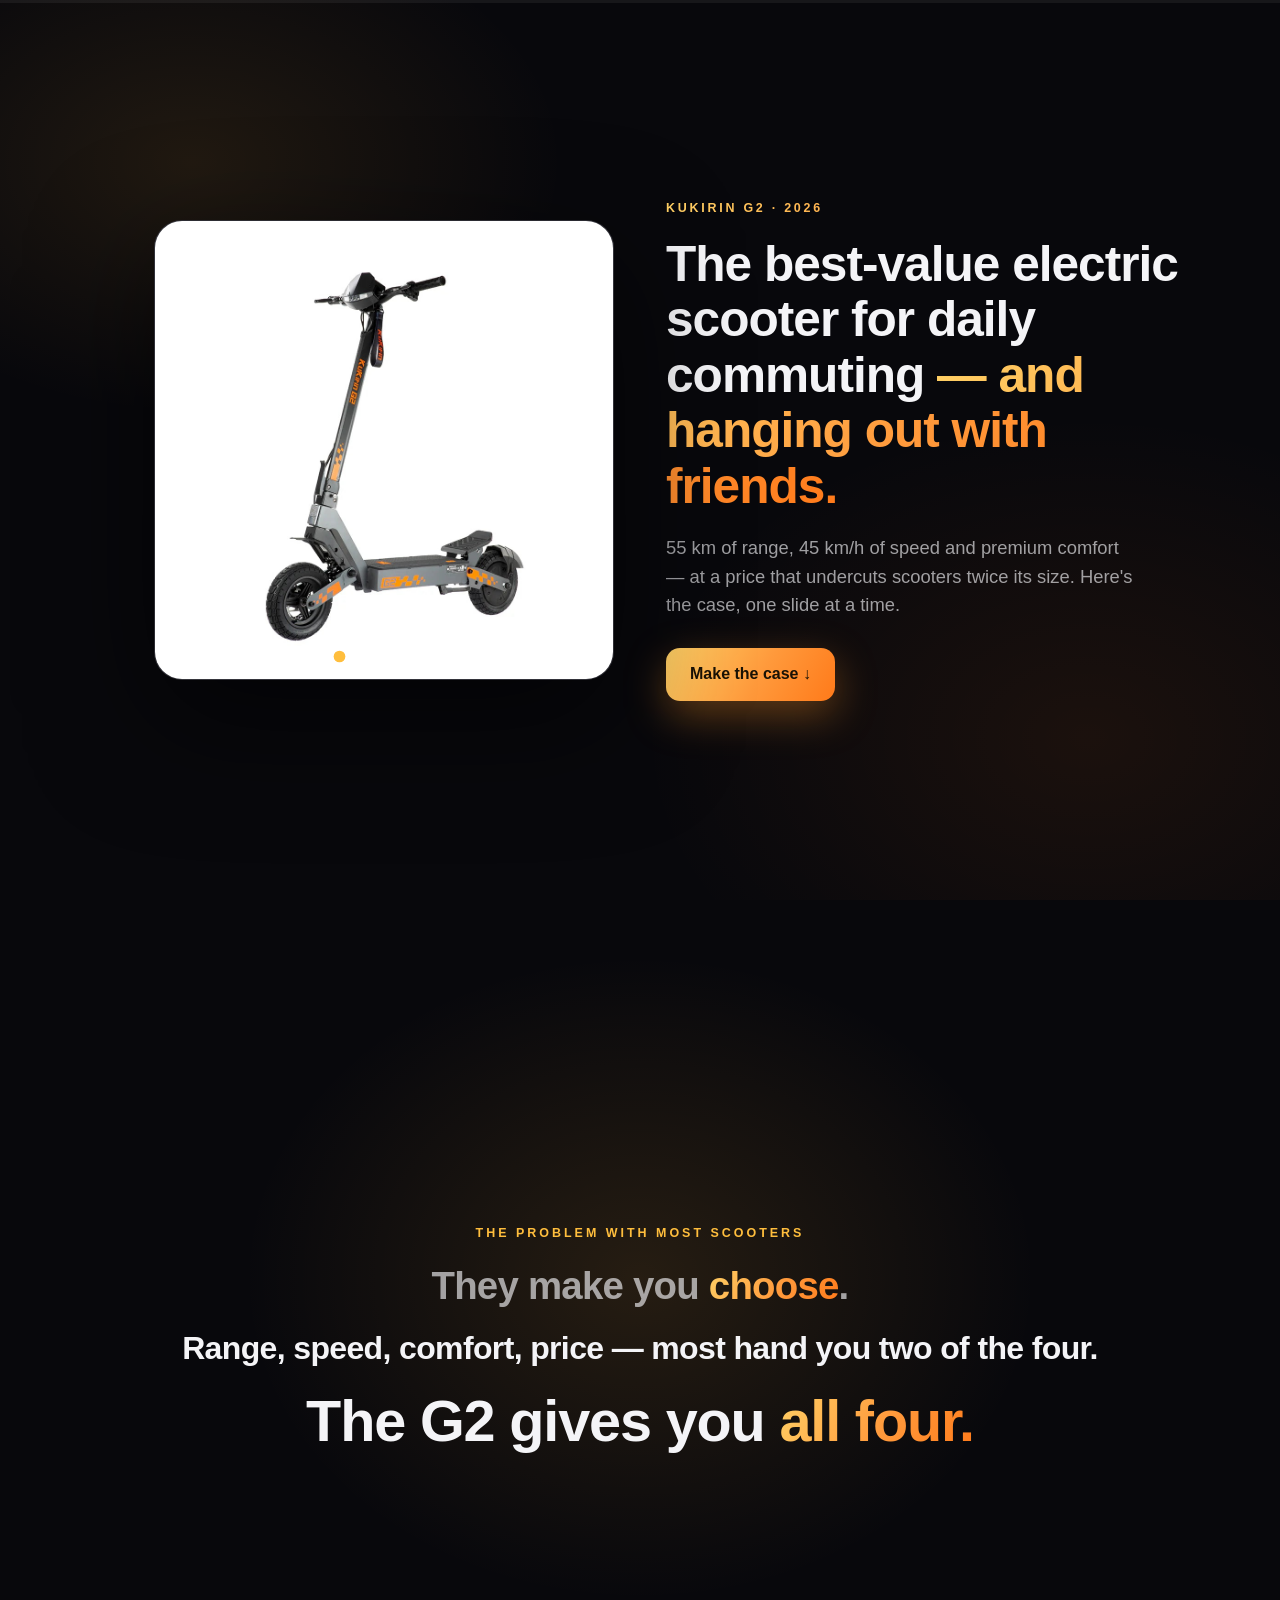
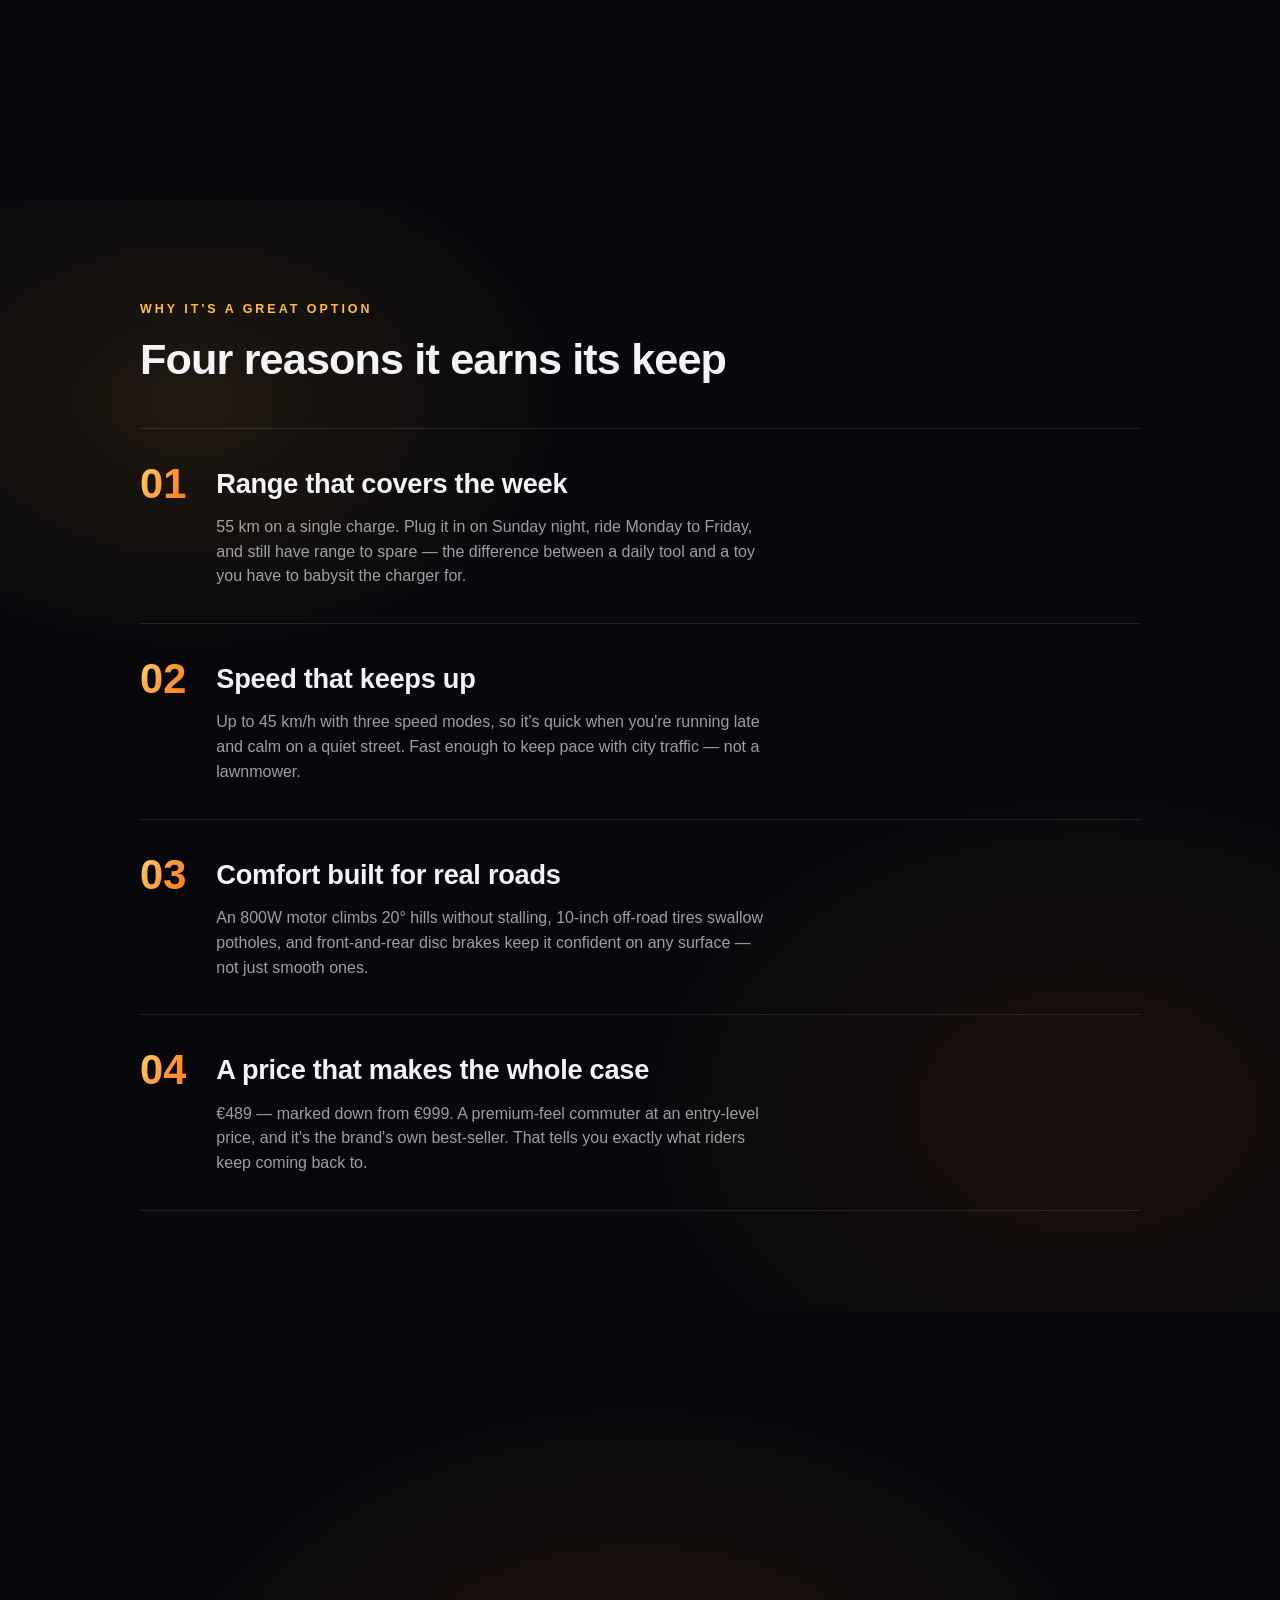
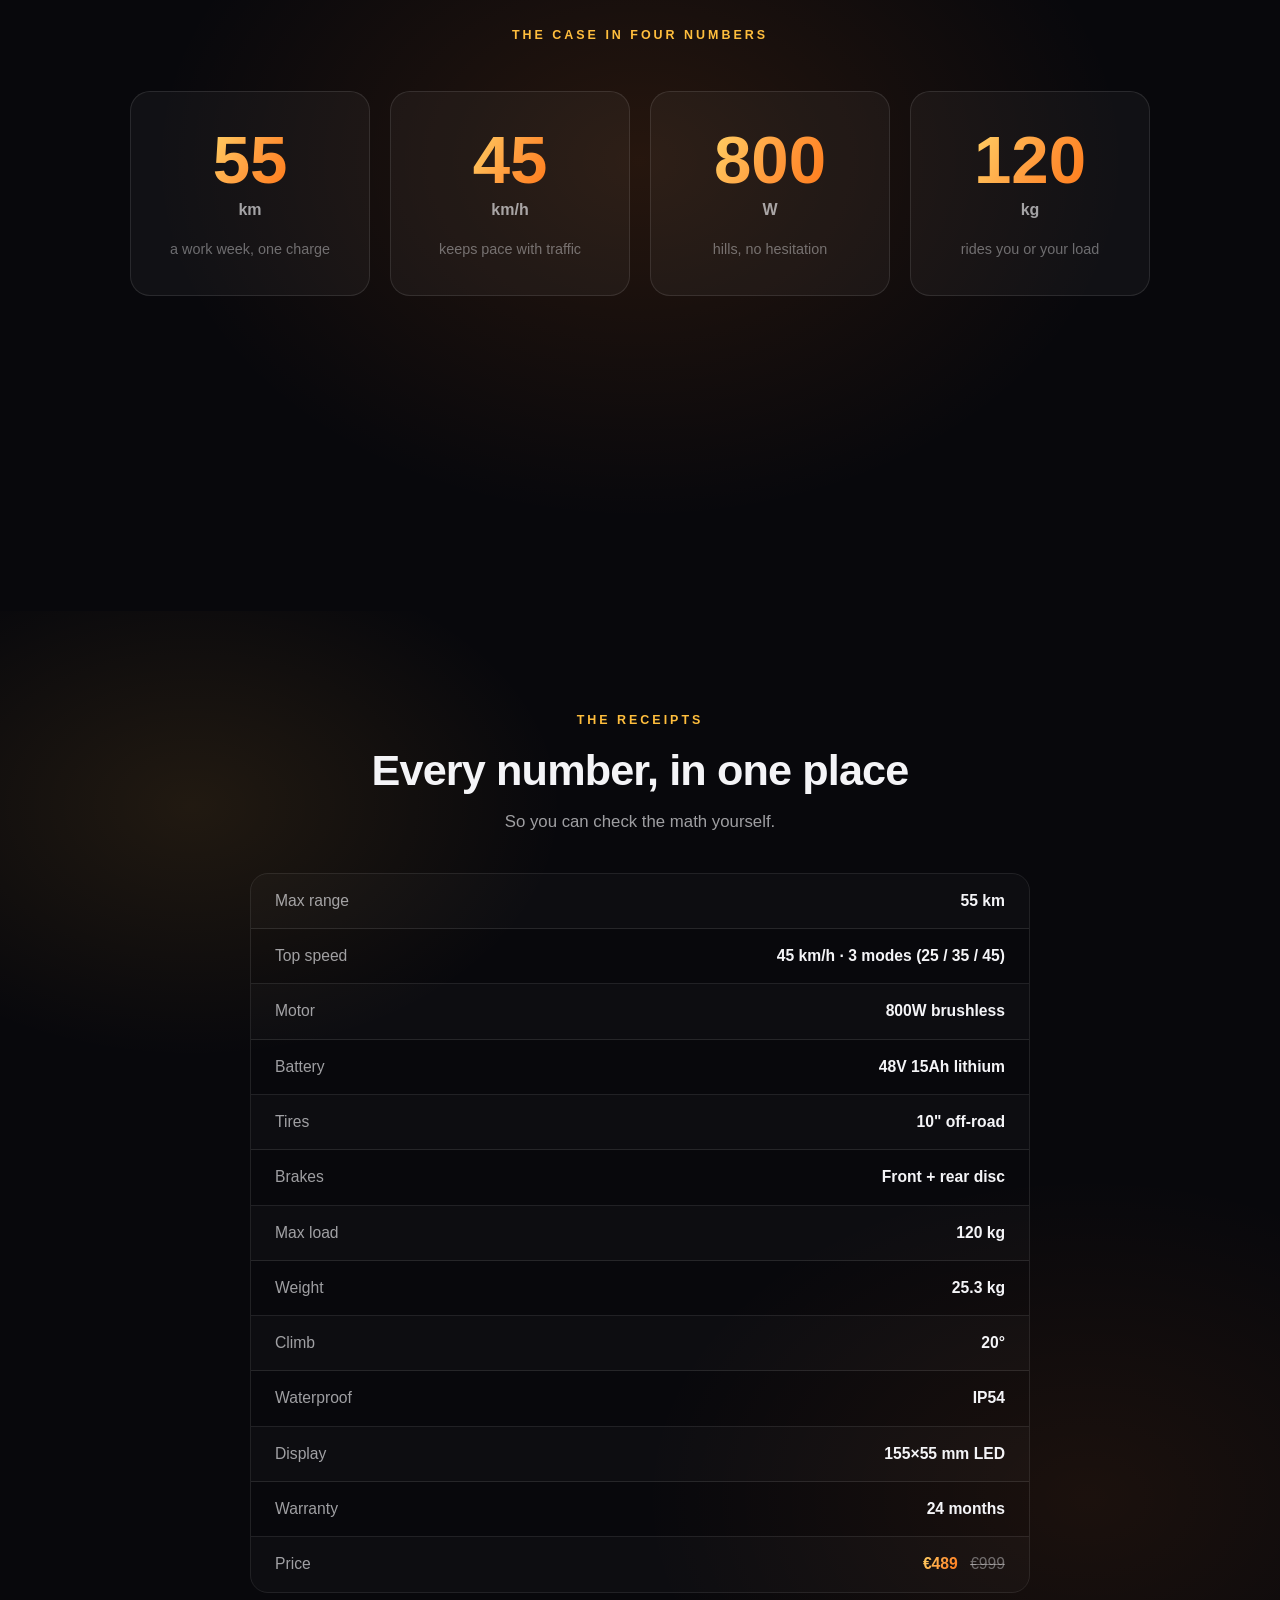
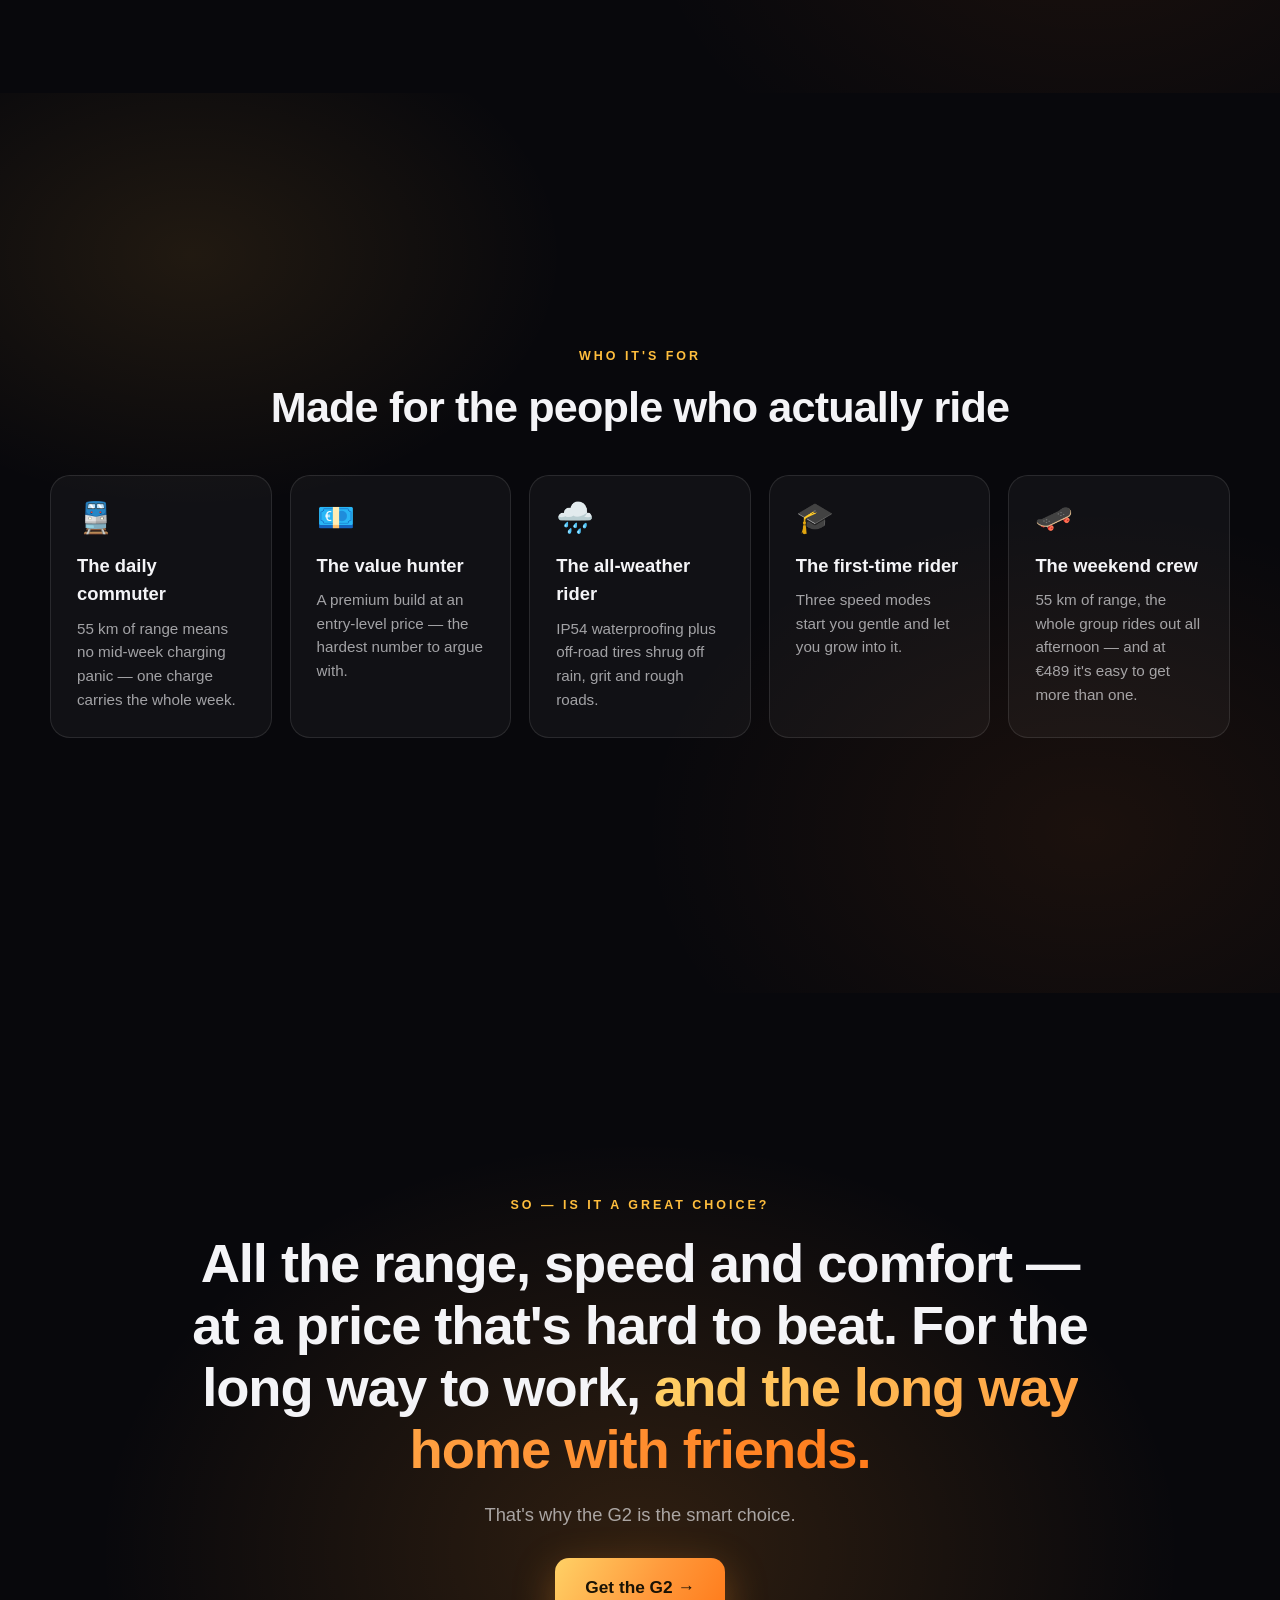
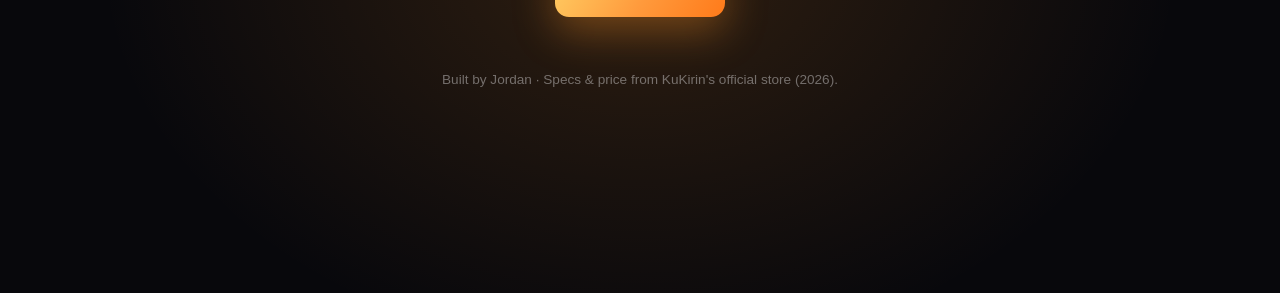
==== scooter/index.html @ 9a1b6e16 "Daily Spark: Jordan's first program Flask spark app + KuKirin G2 page, Docker Compose, README, .giti" ====
<!doctype html>
<html lang="en">
<head>
  <meta charset="utf-8">
  <meta name="viewport" content="width=device-width, initial-scale=1">
  <title>KuKirin G2 — the best-value electric scooter for commuting &amp; hanging out</title>
  <meta name="description" content="Why the KuKirin G2 is the best-value electric scooter for daily commuting — and hanging out with friends. 55 km range, 45 km/h, 800W, €489.">
  <script>document.documentElement.classList.add('js');</script>
  <link rel="stylesheet" href="style.css">
</head>
<body>
  <div class="progress"><span></span></div>

  <!-- 1 · TITLE — the claim -->
  <section class="slide slide-cover">
    <div class="cover-wrap">
      <div class="cover-art" data-reveal="zoom" style="--delay:0s">
        <div class="gallery" id="gallery">
          <img class="gallery-img is-active" src="images/scooter-1.jpg" alt="KuKirin G2 electric scooter" onerror="this.style.display='none'">
          <img class="gallery-img" src="images/scooter-2.jpg" alt="KuKirin G2 electric scooter" onerror="this.style.display='none'">
          <img class="gallery-img" src="images/scooter-3.jpg" alt="KuKirin G2 electric scooter" onerror="this.style.display='none'">
          <img class="gallery-img" src="images/scooter-4.jpg" alt="KuKirin G2 electric scooter" onerror="this.style.display='none'">
          <img class="gallery-img" src="images/scooter-5.jpg" alt="KuKirin G2 electric scooter" onerror="this.style.display='none'">
          <img class="gallery-img" src="images/scooter-6.jpg" alt="KuKirin G2 electric scooter" onerror="this.style.display='none'">
          <div class="gallery-dots" role="tablist" aria-label="KuKirin G2 photos"></div>
        </div>
        <div class="cover-fallback">
          <span class="fb-eyebrow">Your photos go here</span>
          <span class="fb-name">KuKirin G2</span>
          <code class="fb-path">images/scooter-1.jpg · scooter-6.jpg</code>
        </div>
      </div>
      <div class="cover-text">
        <p class="eyebrow" data-reveal style="--delay:.35s">KuKirin G2 · 2026</p>
        <h1 class="claim" data-reveal style="--delay:.5s">
          The best-value electric scooter for daily commuting <span class="accent">— and hanging out with friends.</span>
        </h1>
        <p class="claim-sub" data-reveal style="--delay:.7s">
          55&nbsp;km of range, 45&nbsp;km/h of speed and premium comfort — at a price that undercuts scooters twice its size. Here's the case, one slide at a time.
        </p>
        <a class="btn" href="#case" data-reveal style="--delay:.9s">Make the case ↓</a>
      </div>
    </div>
    <div class="scroll-hint" data-reveal style="--delay:1.1s">
      <span>Scroll</span>
      <div class="scroll-line"></div>
    </div>
  </section>

  <!-- 2 · THE SETUP -->
  <section class="slide slide-setup" id="case">
    <div class="setup-wrap">
      <p class="kicker" data-reveal>The problem with most scooters</p>
      <p class="setup-line setup-1" data-reveal style="--delay:.15s">They make you <span class="accent">choose</span>.</p>
      <p class="setup-line setup-2" data-reveal style="--delay:.4s">Range, speed, comfort, price — most hand you two of the four.</p>
      <p class="setup-line setup-3" data-reveal style="--delay:.7s">The G2 gives you <span class="accent">all four.</span></p>
    </div>
  </section>

  <!-- 3 · WHY IT'S A GREAT OPTION -->
  <section class="slide slide-reasons">
    <div class="reasons-wrap">
      <p class="kicker" data-reveal>Why it's a great option</p>
      <h2 class="section-title" data-reveal style="--delay:.1s">Four reasons it earns its keep</h2>
      <div class="reasons">
        <article class="reason" data-reveal>
          <span class="reason-num">01</span>
          <div class="reason-body">
            <h3>Range that covers the week</h3>
            <p>55&nbsp;km on a single charge. Plug it in on Sunday night, ride Monday to Friday, and still have range to spare — the difference between a daily tool and a toy you have to babysit the charger for.</p>
          </div>
        </article>
        <article class="reason" data-reveal style="--delay:.1s">
          <span class="reason-num">02</span>
          <div class="reason-body">
            <h3>Speed that keeps up</h3>
            <p>Up to 45&nbsp;km/h with three speed modes, so it's quick when you're running late and calm on a quiet street. Fast enough to keep pace with city traffic — not a lawnmower.</p>
          </div>
        </article>
        <article class="reason" data-reveal style="--delay:.2s">
          <span class="reason-num">03</span>
          <div class="reason-body">
            <h3>Comfort built for real roads</h3>
            <p>An 800W motor climbs 20° hills without stalling, 10-inch off-road tires swallow potholes, and front-and-rear disc brakes keep it confident on any surface — not just smooth ones.</p>
          </div>
        </article>
        <article class="reason" data-reveal style="--delay:.3s">
          <span class="reason-num">04</span>
          <div class="reason-body">
            <h3>A price that makes the whole case</h3>
            <p>€489 — marked down from €999. A premium-feel commuter at an entry-level price, and it's the brand's own best-seller. That tells you exactly what riders keep coming back to.</p>
          </div>
        </article>
      </div>
    </div>
  </section>

  <!-- 4 · THE NUMBERS -->
  <section class="slide slide-numbers">
    <div class="numbers-wrap">
      <p class="kicker" data-reveal>The case in four numbers</p>
      <div class="numbers-grid">
        <div class="number" data-reveal>
          <span class="number-value" data-count="55">0</span><span class="number-unit">km</span>
          <span class="number-cap">a work week, one charge</span>
        </div>
        <div class="number" data-reveal style="--delay:.12s">
          <span class="number-value" data-count="45">0</span><span class="number-unit">km/h</span>
          <span class="number-cap">keeps pace with traffic</span>
        </div>
        <div class="number" data-reveal style="--delay:.24s">
          <span class="number-value" data-count="800">0</span><span class="number-unit">W</span>
          <span class="number-cap">hills, no hesitation</span>
        </div>
        <div class="number" data-reveal style="--delay:.36s">
          <span class="number-value" data-count="120">0</span><span class="number-unit">kg</span>
          <span class="number-cap">rides you or your load</span>
        </div>
      </div>
    </div>
  </section>

  <!-- 5 · THE RECEIPTS -->
  <section class="slide slide-specs">
    <div class="specs-wrap">
      <p class="kicker" data-reveal>The receipts</p>
      <h2 class="section-title" data-reveal style="--delay:.1s">Every number, in one place</h2>
      <p class="section-sub" data-reveal style="--delay:.2s">So you can check the math yourself.</p>
      <dl class="specs" data-reveal style="--delay:.3s">
        <div class="spec"><dt>Max range</dt><dd>55 km</dd></div>
        <div class="spec"><dt>Top speed</dt><dd>45 km/h · 3 modes (25 / 35 / 45)</dd></div>
        <div class="spec"><dt>Motor</dt><dd>800W brushless</dd></div>
        <div class="spec"><dt>Battery</dt><dd>48V 15Ah lithium</dd></div>
        <div class="spec"><dt>Tires</dt><dd>10" off-road</dd></div>
        <div class="spec"><dt>Brakes</dt><dd>Front + rear disc</dd></div>
        <div class="spec"><dt>Max load</dt><dd>120 kg</dd></div>
        <div class="spec"><dt>Weight</dt><dd>25.3 kg</dd></div>
        <div class="spec"><dt>Climb</dt><dd>20°</dd></div>
        <div class="spec"><dt>Waterproof</dt><dd>IP54</dd></div>
        <div class="spec"><dt>Display</dt><dd>155×55 mm LED</dd></div>
        <div class="spec"><dt>Warranty</dt><dd>24 months</dd></div>
        <div class="spec spec-price"><dt>Price</dt><dd><span class="accent">€489</span> <s>€999</s></dd></div>
      </dl>
    </div>
  </section>

  <!-- 6 · WHO IT'S FOR -->
  <section class="slide slide-audience">
    <div class="audience-wrap">
      <p class="kicker" data-reveal>Who it's for</p>
      <h2 class="section-title" data-reveal style="--delay:.1s">Made for the people who actually ride</h2>
      <div class="cards">
        <article class="card" data-reveal>
          <span class="card-icon">🚆</span>
          <h3>The daily commuter</h3>
          <p>55 km of range means no mid-week charging panic — one charge carries the whole week.</p>
        </article>
        <article class="card" data-reveal style="--delay:.1s">
          <span class="card-icon">💶</span>
          <h3>The value hunter</h3>
          <p>A premium build at an entry-level price — the hardest number to argue with.</p>
        </article>
        <article class="card" data-reveal style="--delay:.2s">
          <span class="card-icon">🌧️</span>
          <h3>The all-weather rider</h3>
          <p>IP54 waterproofing plus off-road tires shrug off rain, grit and rough roads.</p>
        </article>
        <article class="card" data-reveal style="--delay:.3s">
          <span class="card-icon">🎓</span>
          <h3>The first-time rider</h3>
          <p>Three speed modes start you gentle and let you grow into it.</p>
        </article>
        <article class="card" data-reveal style="--delay:.4s">
          <span class="card-icon">🛹</span>
          <h3>The weekend crew</h3>
          <p>55 km of range, the whole group rides out all afternoon — and at €489 it's easy to get more than one.</p>
        </article>
      </div>
    </div>
  </section>

  <!-- 7 · THE CLOSER -->
  <section class="slide slide-closer">
    <div class="closer-wrap">
      <p class="kicker" data-reveal>So — is it a great choice?</p>
      <h2 class="closer-title" data-reveal style="--delay:.15s">
        All the range, speed and comfort — at a price that's hard to beat. For the long way to work, <span class="accent">and the long way home with friends.</span>
      </h2>
      <p class="closer-sub" data-reveal style="--delay:.35s">That's why the G2 is the smart choice.</p>
      <a class="btn btn-lg" href="https://www.kukirin-scooter.com/products/kukirin-g2" target="_blank" rel="noopener" data-reveal style="--delay:.55s">Get the G2 →</a>
      <p class="foot" data-reveal style="--delay:.8s">Built by Jordan · Specs &amp; price from KuKirin's official store (2026).</p>
    </div>
  </section>

  <script src="script.js"></script>
</body>
</html>
---- scooter/style.css ----
/* =========================================================
   KuKirin G2 — product page
   Dark, bold, professional. Seven full-screen slides.
   Reveal rule: images come in first, text follows.
   ========================================================= */

:root{
  --bg:#08080c;
  --bg-soft:#0e0e16;
  --panel:rgba(255,255,255,.04);
  --line:rgba(255,255,255,.10);
  --ink:#f4f4f7;
  --muted:rgba(244,244,247,.64);
  --faint:rgba(244,244,247,.40);
  --accent:#ffbe3d;
  --accent-2:#ff7a1a;
  --grad:linear-gradient(120deg,#ffd166 0%,#ff9a3c 55%,#ff7a1a 100%);
  --maxw:1180px;
}

*{box-sizing:border-box;margin:0;padding:0}
html{scroll-behavior:smooth}
body{
  background:var(--bg);
  color:var(--ink);
  font-family:-apple-system,BlinkMacSystemFont,"Segoe UI",Roboto,Helvetica,Arial,sans-serif;
  line-height:1.55;
  -webkit-font-smoothing:antialiased;
  overflow-x:hidden;
}
::selection{background:var(--accent);color:#1a1205}

/* accent gradient text */
.accent{
  background:var(--grad);
  -webkit-background-clip:text;
  background-clip:text;
  color:transparent;
}

/* ---- scroll progress bar ---- */
.progress{position:fixed;top:0;left:0;right:0;height:3px;z-index:100;background:rgba(255,255,255,.06)}
.progress span{display:block;height:100%;width:0;background:var(--grad)}

/* ---- slide base ---- */
.slide{
  position:relative;
  min-height:100vh;
  min-height:100svh;
  display:grid;
  place-items:center;
  padding:100px 24px;
  overflow:hidden;
}
.slide::before{
  content:"";position:absolute;inset:0;z-index:0;pointer-events:none;
  background:
    radial-gradient(620px 420px at 15% 18%, rgba(255,178,60,.10), transparent 60%),
    radial-gradient(720px 520px at 85% 82%, rgba(255,122,26,.08), transparent 62%);
}
.slide > *{position:relative;z-index:1}
.slide-setup::before{background:radial-gradient(640px 520px at 50% 42%, rgba(255,178,60,.12), transparent 62%)}
.slide-numbers::before{background:radial-gradient(760px 560px at 50% 50%, rgba(255,122,26,.12), transparent 64%)}
.slide-closer::before{background:radial-gradient(820px 620px at 50% 62%, rgba(255,150,40,.16), transparent 66%)}

/* ---- reveal (image first, text follows) ---- */
html.js [data-reveal]{
  opacity:0;
  transform:translateY(30px);
  transition:opacity .9s ease, transform 1s cubic-bezier(.22,.61,.36,1);
  transition-delay:var(--delay,0s);
}
html.js [data-reveal].is-visible{opacity:1;transform:none}
html.js [data-reveal="zoom"]{transform:scale(1.06)}
html.js [data-reveal="zoom"].is-visible{transform:none}

/* ---- shared bits ---- */
.eyebrow{
  text-transform:uppercase;letter-spacing:.22em;
  font-size:.78rem;font-weight:600;
  background:var(--grad);-webkit-background-clip:text;background-clip:text;color:transparent;
}
.kicker{
  text-transform:uppercase;letter-spacing:.24em;
  font-size:.78rem;font-weight:600;color:var(--accent);
}
.section-title{font-size:clamp(1.7rem,4vw,2.7rem);font-weight:800;letter-spacing:-.02em;line-height:1.12;margin-top:16px}
.section-sub{color:var(--muted);margin-top:14px;font-size:1.05rem}

.btn{
  display:inline-flex;align-items:center;gap:10px;
  margin-top:28px;
  font-family:inherit;font-weight:700;font-size:1rem;
  color:#1a1205;background:var(--grad);
  padding:14px 24px;border-radius:14px;border:0;cursor:pointer;text-decoration:none;
  box-shadow:0 14px 40px rgba(255,150,40,.35);
  transition:transform .12s ease, box-shadow .25s ease;
}
.btn:hover{transform:translateY(-2px);box-shadow:0 18px 50px rgba(255,150,40,.5)}
.btn:focus-visible{outline:2px solid var(--accent);outline-offset:3px}
.btn-lg{font-size:1.08rem;padding:16px 30px}

/* ---- 1 · cover ---- */
.cover-wrap{width:min(var(--maxw),100%);display:grid;grid-template-columns:1fr 1fr;align-items:center;gap:52px}
.cover-art{
  position:relative;width:100%;max-width:460px;margin-left:auto;
  aspect-ratio:1/1;border-radius:28px;overflow:hidden;
  background:linear-gradient(160deg, rgba(255,255,255,.07), rgba(255,255,255,.015)), var(--bg-soft);
  border:1px solid var(--line);
  box-shadow:0 40px 120px rgba(0,0,0,.6);
  display:grid;place-items:center;
}
.gallery{position:absolute;inset:0;z-index:2}
.gallery-img{position:absolute;inset:0;width:100%;height:100%;object-fit:contain;opacity:0;transform:scale(1.05);transition:opacity .9s ease,transform 1.2s cubic-bezier(.22,.61,.36,1)}
.gallery-img.is-active{opacity:1;transform:scale(1)}
.gallery-dots{position:absolute;left:0;right:0;bottom:18px;z-index:3;display:flex;gap:9px;justify-content:center}
.gallery-dot{width:9px;height:9px;border-radius:50%;border:0;padding:0;cursor:pointer;background:rgba(255,255,255,.35);transition:background .3s ease,transform .3s ease}
.gallery-dot.is-active{background:var(--accent);transform:scale(1.3)}
.gallery-dot:focus-visible{outline:2px solid var(--accent);outline-offset:2px}
.cover-fallback{position:absolute;inset:0;z-index:1;display:grid;place-items:center;text-align:center;padding:24px;gap:8px}
.fb-eyebrow{font-size:.72rem;letter-spacing:.2em;text-transform:uppercase;color:var(--faint)}
.fb-name{font-size:1.6rem;font-weight:800}
.fb-path{font-size:.8rem;color:var(--faint);background:rgba(255,255,255,.05);padding:6px 10px;border-radius:8px}
.cover-text{max-width:540px}
.claim{font-size:clamp(1.9rem,4.6vw,3.1rem);line-height:1.12;font-weight:800;letter-spacing:-.02em;margin-top:18px}
.claim-sub{margin-top:20px;color:var(--muted);font-size:clamp(1rem,1.5vw,1.15rem);max-width:46ch}

.scroll-hint{
  position:absolute;bottom:30px;left:50%;transform:translateX(-50%);
  display:flex;flex-direction:column;align-items:center;gap:10px;
  color:var(--faint);font-size:.72rem;letter-spacing:.24em;text-transform:uppercase;
}
.scroll-line{width:1px;height:46px;background:rgba(255,255,255,.12);position:relative;overflow:hidden}
.scroll-line::after{content:"";position:absolute;left:0;width:100%;height:50%;background:var(--accent);animation:scrolldot 1.8s ease-in-out infinite}
@keyframes scrolldot{0%{top:-50%}100%{top:100%}}

/* ---- 2 · setup ---- */
.setup-wrap{max-width:980px;text-align:center}
.setup-line{font-weight:700;letter-spacing:-.02em;line-height:1.2;margin:20px auto}
.setup-1{font-size:clamp(1.4rem,3.4vw,2.4rem);color:var(--muted)}
.setup-2{font-size:clamp(1.2rem,3vw,2rem);color:var(--ink)}
.setup-3{font-size:clamp(2rem,5.5vw,3.6rem);font-weight:800}

/* ---- 3 · reasons ---- */
.reasons-wrap{width:min(1000px,100%)}
.reasons{margin-top:44px;display:flex;flex-direction:column}
.reason{display:grid;grid-template-columns:auto 1fr;gap:30px;align-items:start;padding:34px 0;border-top:1px solid var(--line)}
.reason:last-child{border-bottom:1px solid var(--line)}
.reason-num{
  font-size:clamp(1.7rem,3.4vw,2.6rem);font-weight:800;line-height:1;font-variant-numeric:tabular-nums;
  background:var(--grad);-webkit-background-clip:text;background-clip:text;color:transparent;
}
.reason-body h3{font-size:clamp(1.2rem,2.4vw,1.7rem);font-weight:700;margin-bottom:10px;letter-spacing:-.01em}
.reason-body p{color:var(--muted);max-width:62ch}

/* ---- 4 · numbers ---- */
.numbers-wrap{width:min(1020px,100%);text-align:center}
.numbers-grid{margin-top:46px;display:grid;grid-template-columns:repeat(4,1fr);gap:20px}
.number{border:1px solid var(--line);border-radius:20px;padding:34px 16px;background:var(--panel);display:flex;flex-direction:column;align-items:center;gap:4px}
.number-value{font-size:clamp(2.6rem,7vw,4.2rem);font-weight:800;line-height:1;font-variant-numeric:tabular-nums;background:var(--grad);-webkit-background-clip:text;background-clip:text;color:transparent}
.number-unit{font-size:1rem;color:var(--muted);font-weight:600}
.number-cap{margin-top:12px;font-size:.9rem;color:var(--faint);text-align:center;padding:0 6px}

/* ---- 5 · specs ---- */
.specs-wrap{width:min(780px,100%);text-align:center}
.specs{margin-top:38px;display:flex;flex-direction:column;text-align:left;border:1px solid var(--line);border-radius:18px;overflow:hidden}
.spec{display:grid;grid-template-columns:1fr 1.4fr;gap:16px;padding:15px 24px;border-bottom:1px solid var(--line);font-size:.98rem}
.spec:last-child{border-bottom:0}
.spec dt{color:var(--muted)}
.spec dd{font-weight:700;text-align:right}
.spec:nth-child(odd){background:rgba(255,255,255,.02)}
.spec-price{background:rgba(255,178,60,.08)}
.spec-price s{color:var(--faint);font-weight:500;margin-left:8px}

/* ---- 6 · audience ---- */
.audience-wrap{width:min(var(--maxw),100%);text-align:center}
.audience-wrap .section-title{margin-inline:auto}
.cards{margin-top:44px;display:grid;grid-template-columns:repeat(auto-fit,minmax(210px,1fr));gap:18px;text-align:left}
.card{border:1px solid var(--line);border-radius:20px;padding:26px;background:var(--panel);transition:border-color .25s ease, transform .25s ease}
.card:hover{border-color:rgba(255,178,60,.4);transform:translateY(-4px)}
.card-icon{font-size:1.9rem;line-height:1}
.card h3{font-size:1.15rem;font-weight:700;margin:16px 0 8px}
.card p{color:var(--muted);font-size:.95rem}

/* ---- 7 · closer ---- */
.closer-wrap{max-width:920px;text-align:center}
.closer-title{font-size:clamp(1.9rem,5vw,3.4rem);font-weight:800;line-height:1.14;letter-spacing:-.02em;margin-top:18px}
.closer-sub{margin-top:20px;color:var(--muted);font-size:1.15rem}
.foot{margin-top:52px;color:var(--faint);font-size:.85rem}

/* ---- responsive ---- */
@media (max-width:860px){
  .cover-wrap{grid-template-columns:1fr;gap:34px;text-align:center}
  .cover-art{max-width:300px;margin:0 auto}
  .cover-text{max-width:none}
  .claim-sub{margin-inline:auto}
  .cover-text .btn{margin-inline:auto}
  .numbers-grid{grid-template-columns:repeat(2,1fr)}
  .reason{gap:20px}
}
@media (max-width:520px){
  .slide{padding:80px 18px}
  .reasons{margin-top:28px}
  .reason{grid-template-columns:auto 1fr;padding:24px 0;gap:16px}
  .spec{grid-template-columns:1fr;gap:3px;padding:14px 18px}
  .spec dd{text-align:left}
  .spec-price dd{text-align:right}
}
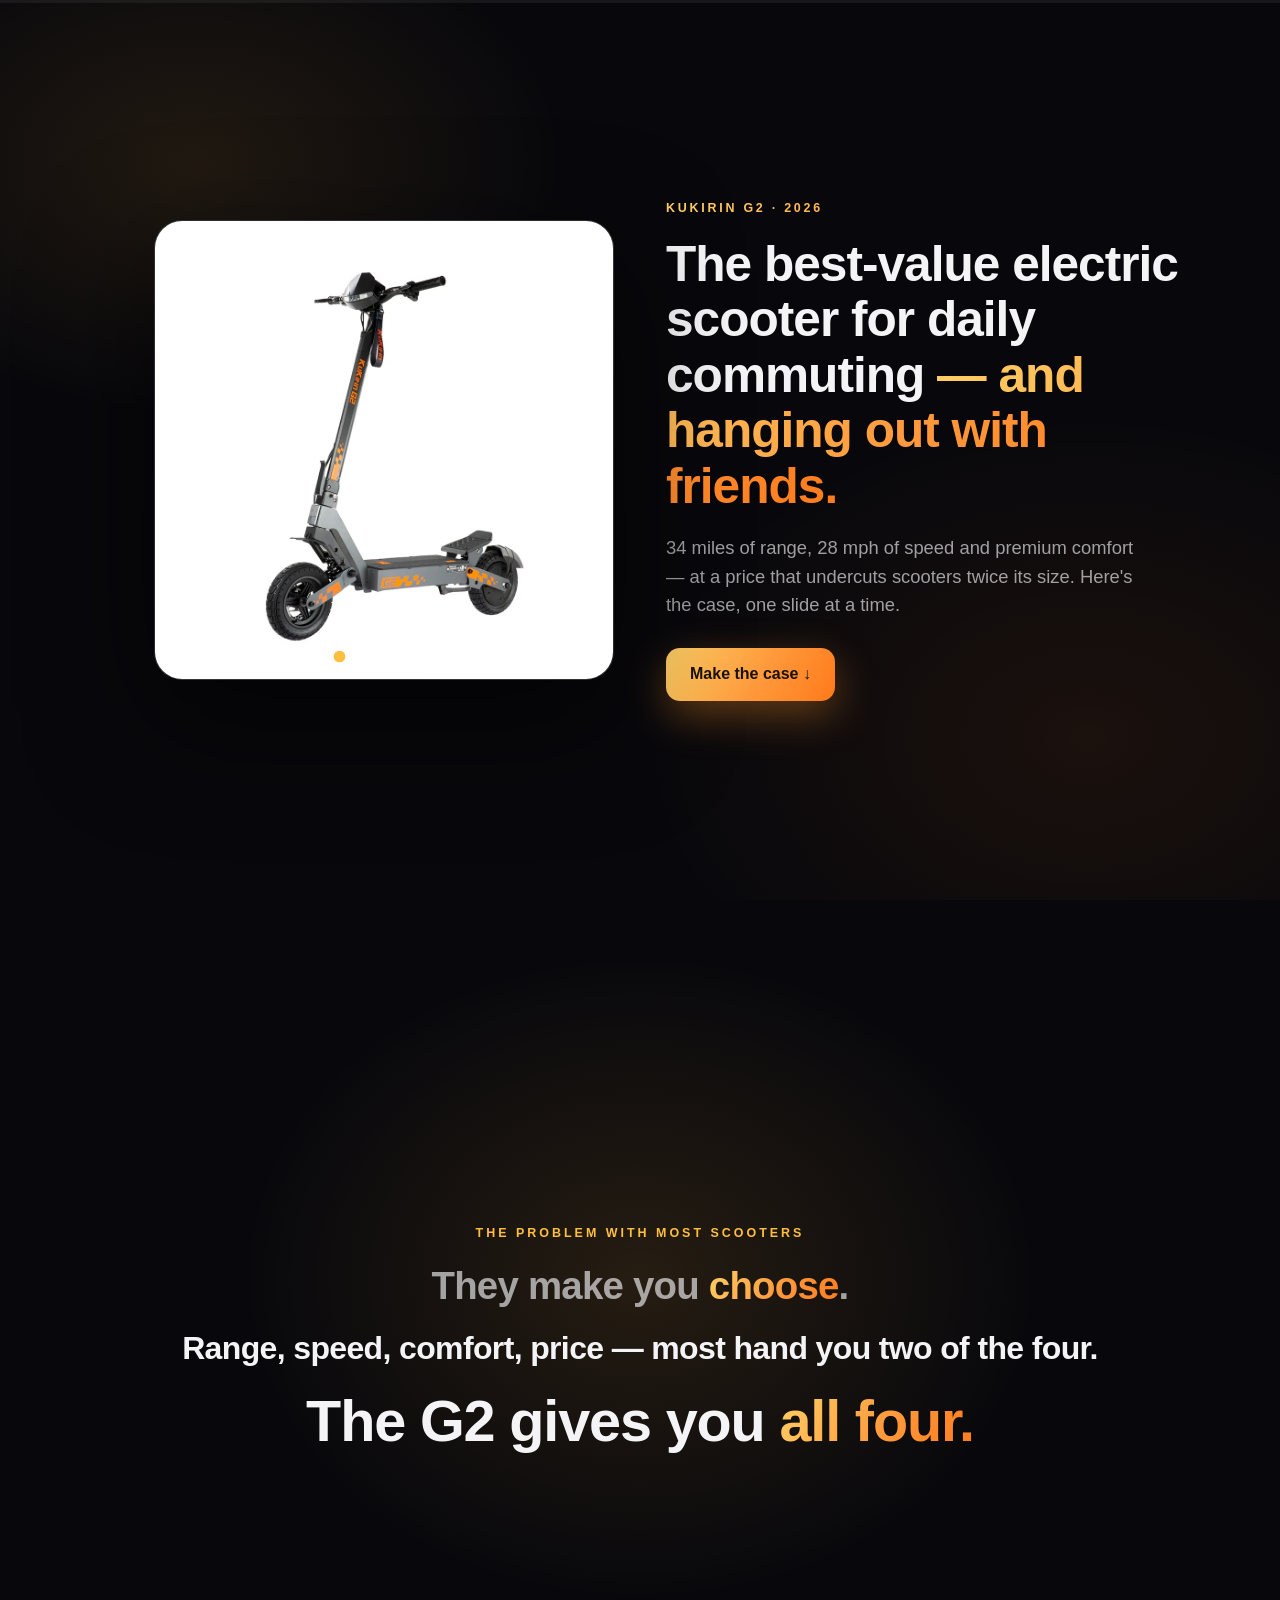
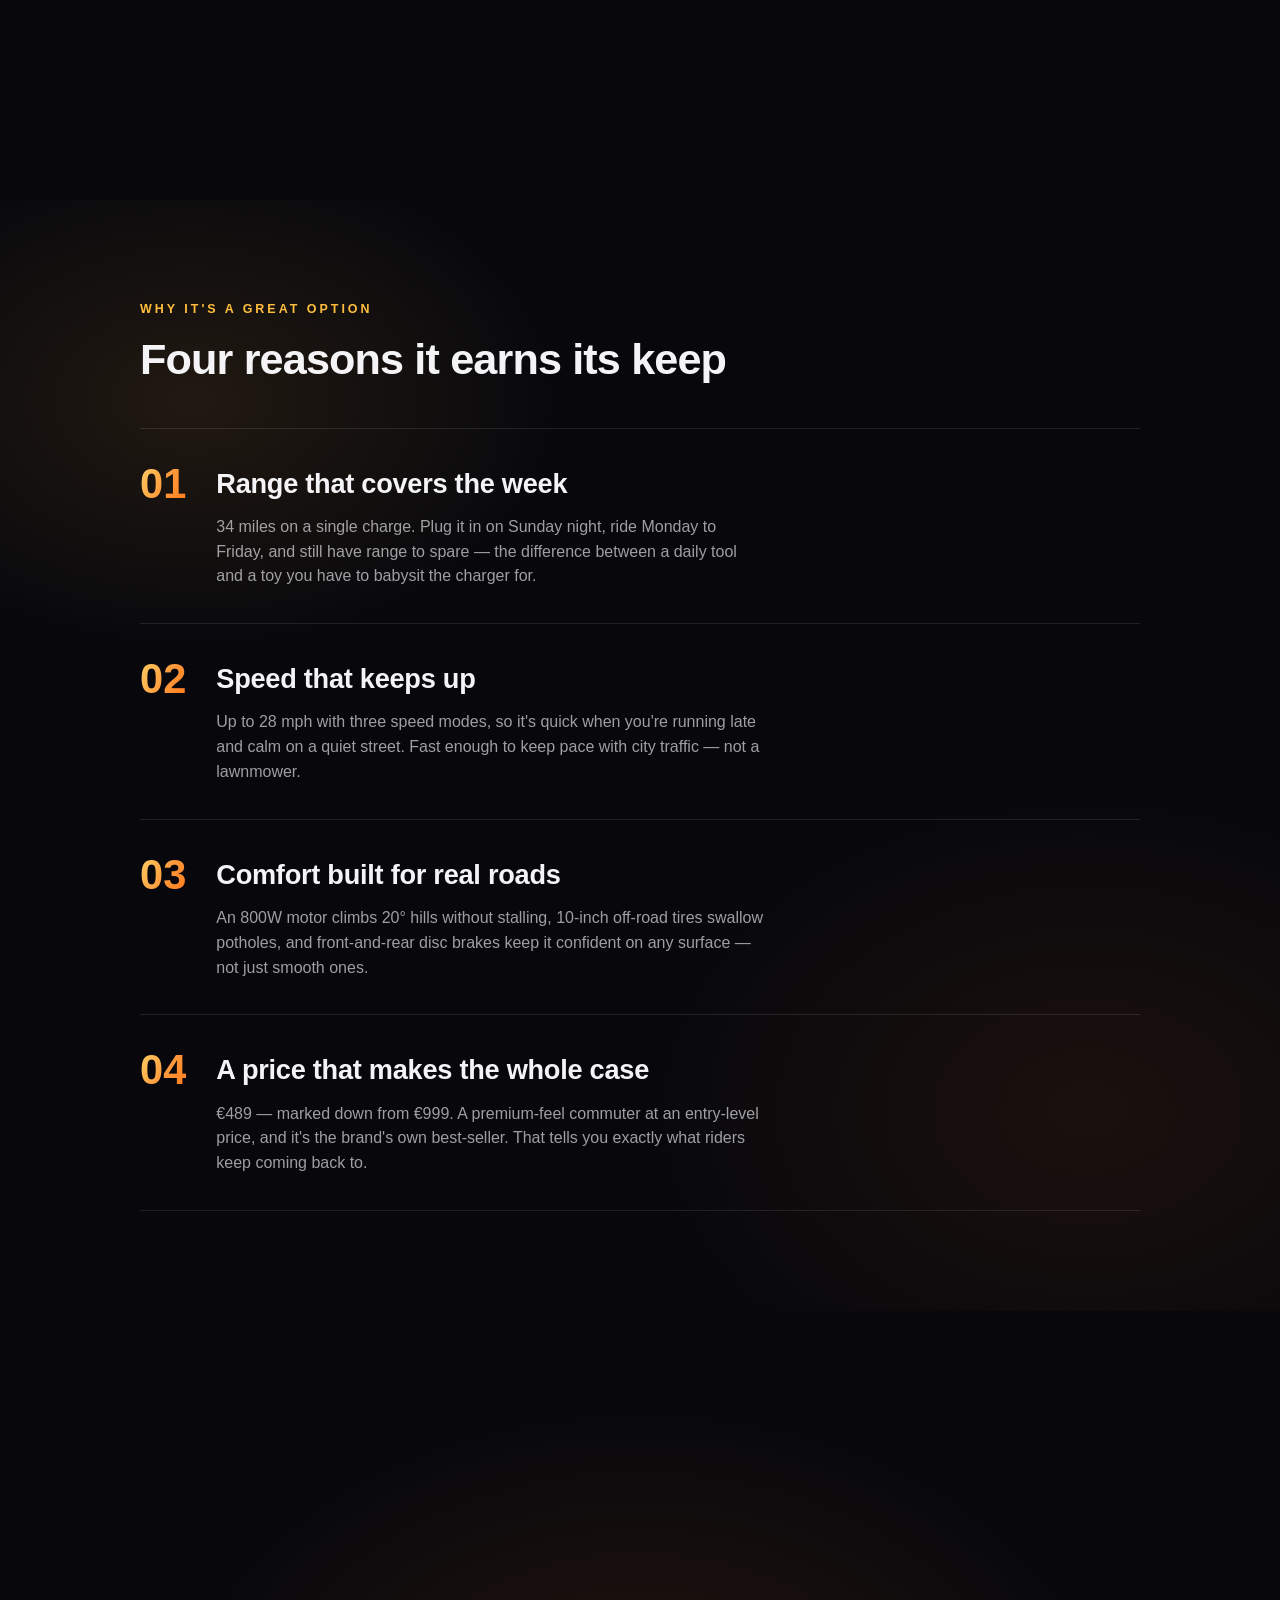
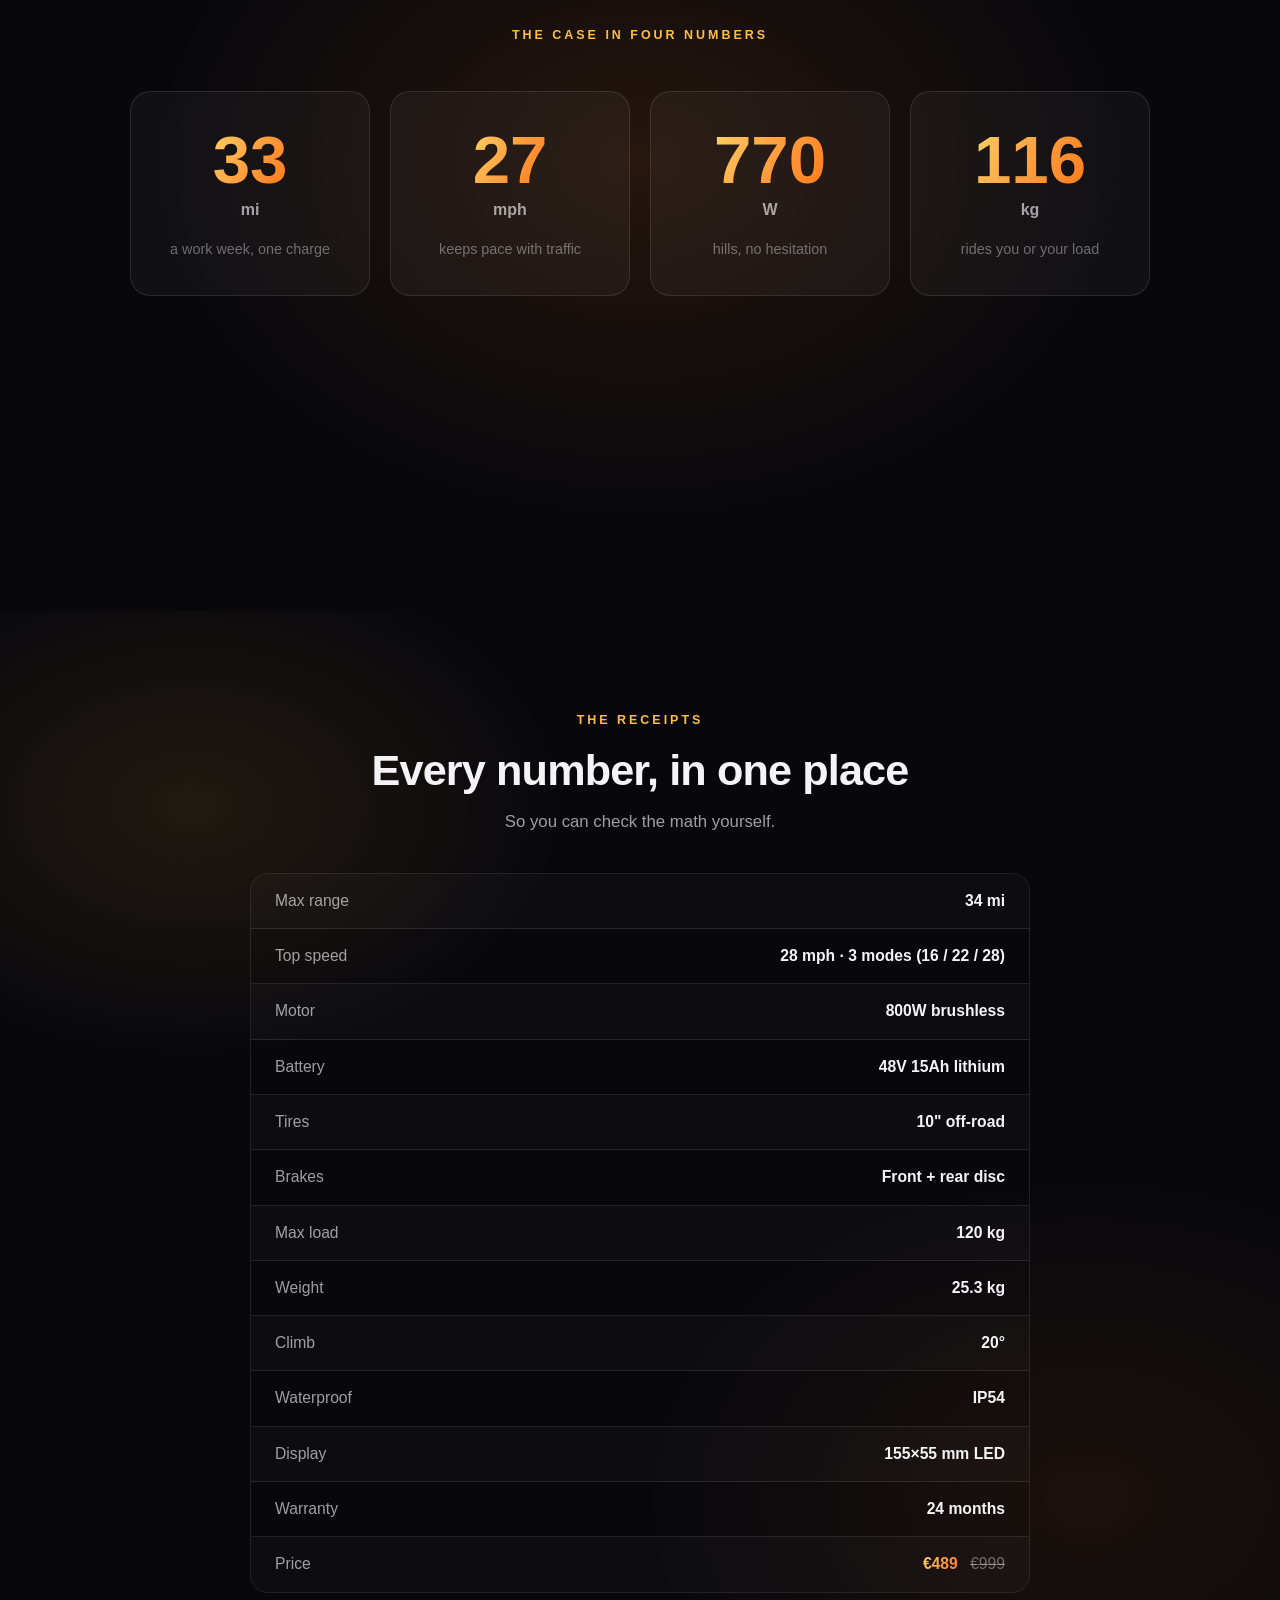
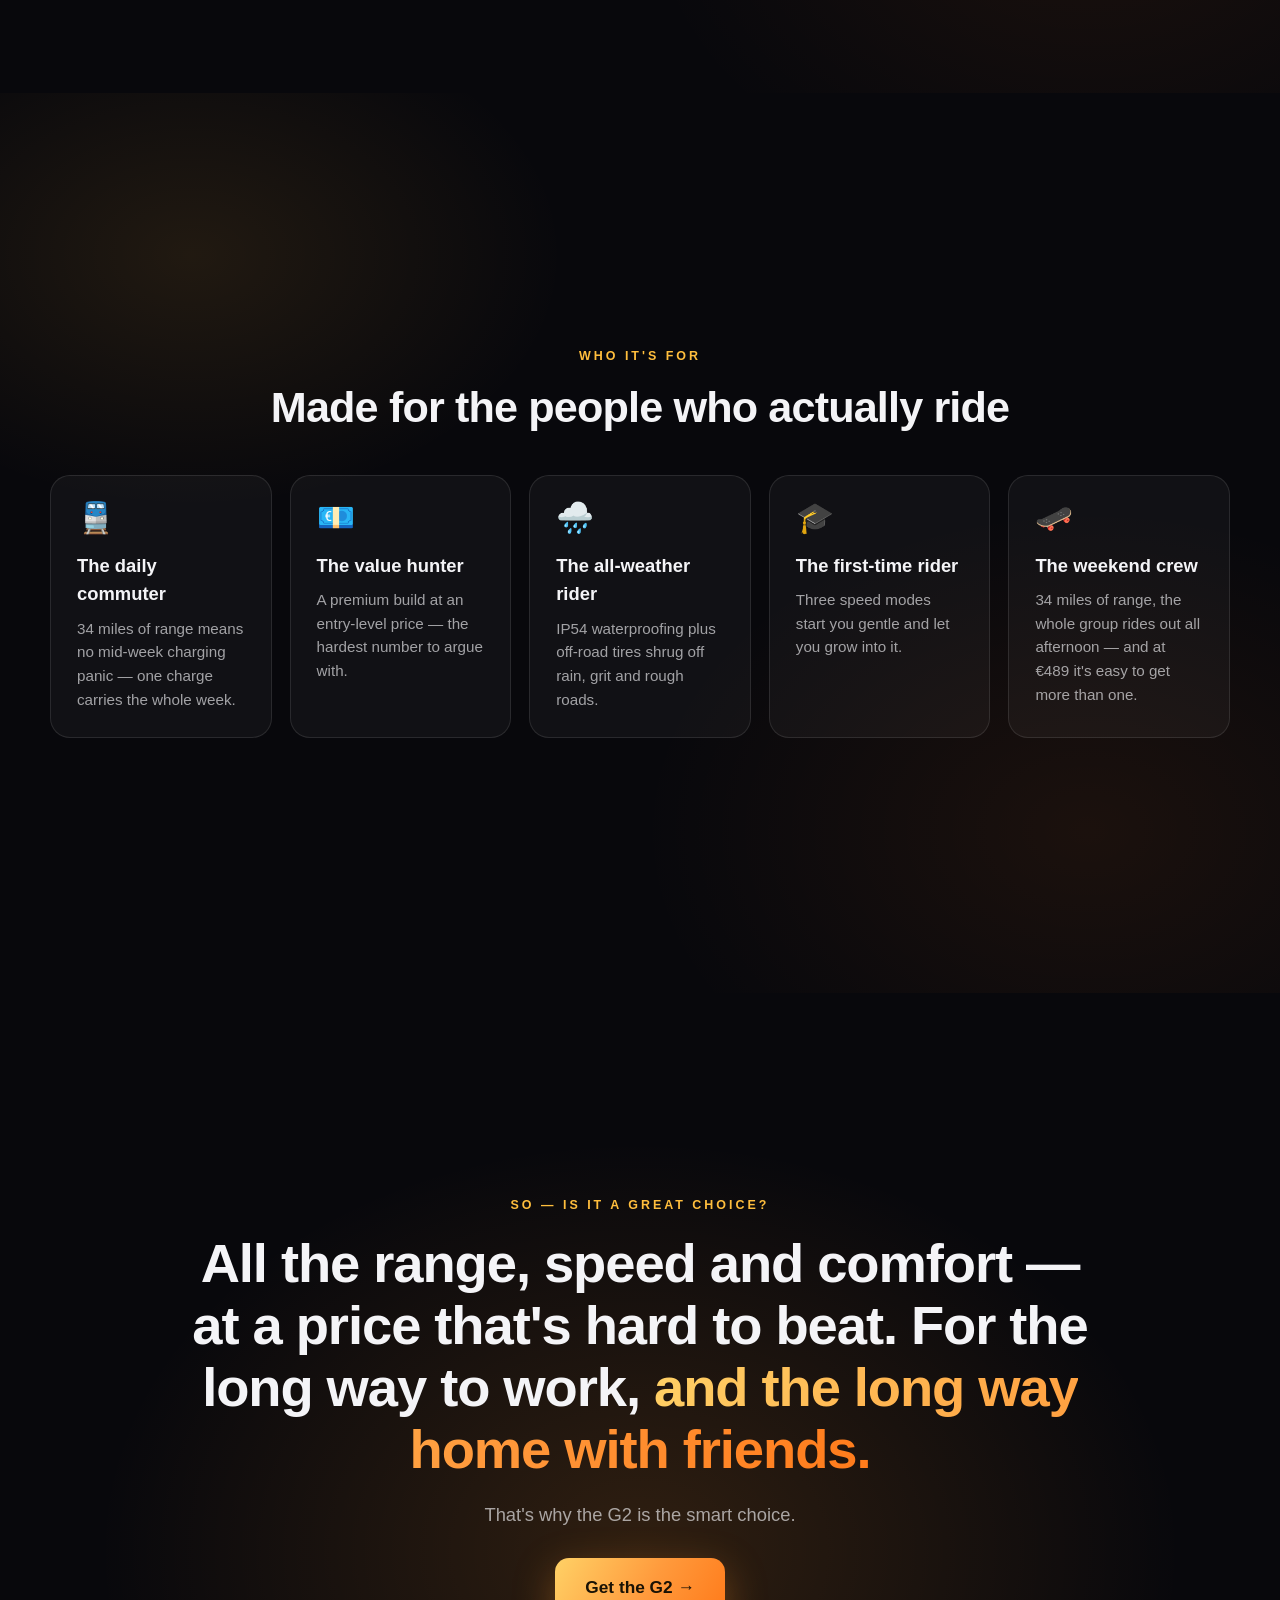
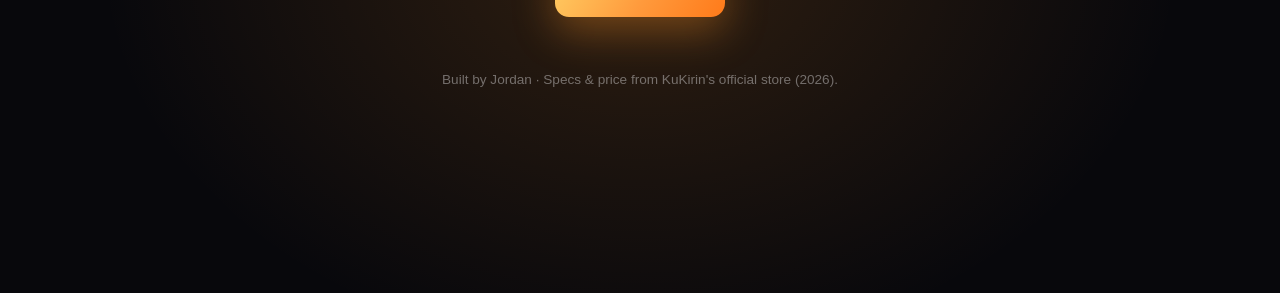
==== commit b9c38d94: "Switch scooter specs from km/km/h to miles/mph" ====
--- a/scooter/index.html
+++ b/scooter/index.html
@@ -4,7 +4,7 @@
   <meta charset="utf-8">
   <meta name="viewport" content="width=device-width, initial-scale=1">
   <title>KuKirin G2 — the best-value electric scooter for commuting &amp; hanging out</title>
-  <meta name="description" content="Why the KuKirin G2 is the best-value electric scooter for daily commuting — and hanging out with friends. 55 km range, 45 km/h, 800W, €489.">
+  <meta name="description" content="Why the KuKirin G2 is the best-value electric scooter for daily commuting — and hanging out with friends. 34 miles range, 28 mph, 800W, €489.">
   <script>document.documentElement.classList.add('js');</script>
   <link rel="stylesheet" href="style.css">
 </head>
@@ -16,12 +16,12 @@
     <div class="cover-wrap">
       <div class="cover-art" data-reveal="zoom" style="--delay:0s">
         <div class="gallery" id="gallery">
-          <img class="gallery-img is-active" src="images/scooter-1.jpg" alt="KuKirin G2 electric scooter" onerror="this.style.display='none'">
-          <img class="gallery-img" src="images/scooter-2.jpg" alt="KuKirin G2 electric scooter" onerror="this.style.display='none'">
-          <img class="gallery-img" src="images/scooter-3.jpg" alt="KuKirin G2 electric scooter" onerror="this.style.display='none'">
-          <img class="gallery-img" src="images/scooter-4.jpg" alt="KuKirin G2 electric scooter" onerror="this.style.display='none'">
-          <img class="gallery-img" src="images/scooter-5.jpg" alt="KuKirin G2 electric scooter" onerror="this.style.display='none'">
-          <img class="gallery-img" src="images/scooter-6.jpg" alt="KuKirin G2 electric scooter" onerror="this.style.display='none'">
+          <img class="gallery-img is-active" src="images/scooter-1.jpg" alt="KuKirin G2 electric scooter">
+          <img class="gallery-img" src="images/scooter-2.jpg" alt="KuKirin G2 electric scooter">
+          <img class="gallery-img" src="images/scooter-3.jpg" alt="KuKirin G2 electric scooter">
+          <img class="gallery-img" src="images/scooter-4.jpg" alt="KuKirin G2 electric scooter">
+          <img class="gallery-img" src="images/scooter-5.jpg" alt="KuKirin G2 electric scooter">
+          <img class="gallery-img" src="images/scooter-6.jpg" alt="KuKirin G2 electric scooter">
           <div class="gallery-dots" role="tablist" aria-label="KuKirin G2 photos"></div>
         </div>
         <div class="cover-fallback">
@@ -36,7 +36,7 @@
           The best-value electric scooter for daily commuting <span class="accent">— and hanging out with friends.</span>
         </h1>
         <p class="claim-sub" data-reveal style="--delay:.7s">
-          55&nbsp;km of range, 45&nbsp;km/h of speed and premium comfort — at a price that undercuts scooters twice its size. Here's the case, one slide at a time.
+          34&nbsp;miles of range, 28&nbsp;mph of speed and premium comfort — at a price that undercuts scooters twice its size. Here's the case, one slide at a time.
         </p>
         <a class="btn" href="#case" data-reveal style="--delay:.9s">Make the case ↓</a>
       </div>
@@ -67,14 +67,14 @@
           <span class="reason-num">01</span>
           <div class="reason-body">
             <h3>Range that covers the week</h3>
-            <p>55&nbsp;km on a single charge. Plug it in on Sunday night, ride Monday to Friday, and still have range to spare — the difference between a daily tool and a toy you have to babysit the charger for.</p>
+            <p>34&nbsp;miles on a single charge. Plug it in on Sunday night, ride Monday to Friday, and still have range to spare — the difference between a daily tool and a toy you have to babysit the charger for.</p>
           </div>
         </article>
         <article class="reason" data-reveal style="--delay:.1s">
           <span class="reason-num">02</span>
           <div class="reason-body">
             <h3>Speed that keeps up</h3>
-            <p>Up to 45&nbsp;km/h with three speed modes, so it's quick when you're running late and calm on a quiet street. Fast enough to keep pace with city traffic — not a lawnmower.</p>
+            <p>Up to 28&nbsp;mph with three speed modes, so it's quick when you're running late and calm on a quiet street. Fast enough to keep pace with city traffic — not a lawnmower.</p>
           </div>
         </article>
         <article class="reason" data-reveal style="--delay:.2s">
@@ -101,11 +101,11 @@
       <p class="kicker" data-reveal>The case in four numbers</p>
       <div class="numbers-grid">
         <div class="number" data-reveal>
-          <span class="number-value" data-count="55">0</span><span class="number-unit">km</span>
+          <span class="number-value" data-count="34">0</span><span class="number-unit">mi</span>
           <span class="number-cap">a work week, one charge</span>
         </div>
         <div class="number" data-reveal style="--delay:.12s">
-          <span class="number-value" data-count="45">0</span><span class="number-unit">km/h</span>
+          <span class="number-value" data-count="28">0</span><span class="number-unit">mph</span>
           <span class="number-cap">keeps pace with traffic</span>
         </div>
         <div class="number" data-reveal style="--delay:.24s">
@@ -127,8 +127,8 @@
       <h2 class="section-title" data-reveal style="--delay:.1s">Every number, in one place</h2>
       <p class="section-sub" data-reveal style="--delay:.2s">So you can check the math yourself.</p>
       <dl class="specs" data-reveal style="--delay:.3s">
-        <div class="spec"><dt>Max range</dt><dd>55 km</dd></div>
-        <div class="spec"><dt>Top speed</dt><dd>45 km/h · 3 modes (25 / 35 / 45)</dd></div>
+        <div class="spec"><dt>Max range</dt><dd>34 mi</dd></div>
+        <div class="spec"><dt>Top speed</dt><dd>28 mph · 3 modes (16 / 22 / 28)</dd></div>
         <div class="spec"><dt>Motor</dt><dd>800W brushless</dd></div>
         <div class="spec"><dt>Battery</dt><dd>48V 15Ah lithium</dd></div>
         <div class="spec"><dt>Tires</dt><dd>10" off-road</dd></div>
@@ -153,7 +153,7 @@
         <article class="card" data-reveal>
           <span class="card-icon">🚆</span>
           <h3>The daily commuter</h3>
-          <p>55 km of range means no mid-week charging panic — one charge carries the whole week.</p>
+          <p>34 miles of range means no mid-week charging panic — one charge carries the whole week.</p>
         </article>
         <article class="card" data-reveal style="--delay:.1s">
           <span class="card-icon">💶</span>
@@ -173,7 +173,7 @@
         <article class="card" data-reveal style="--delay:.4s">
           <span class="card-icon">🛹</span>
           <h3>The weekend crew</h3>
-          <p>55 km of range, the whole group rides out all afternoon — and at €489 it's easy to get more than one.</p>
+          <p>34 miles of range, the whole group rides out all afternoon — and at €489 it's easy to get more than one.</p>
         </article>
       </div>
     </div>
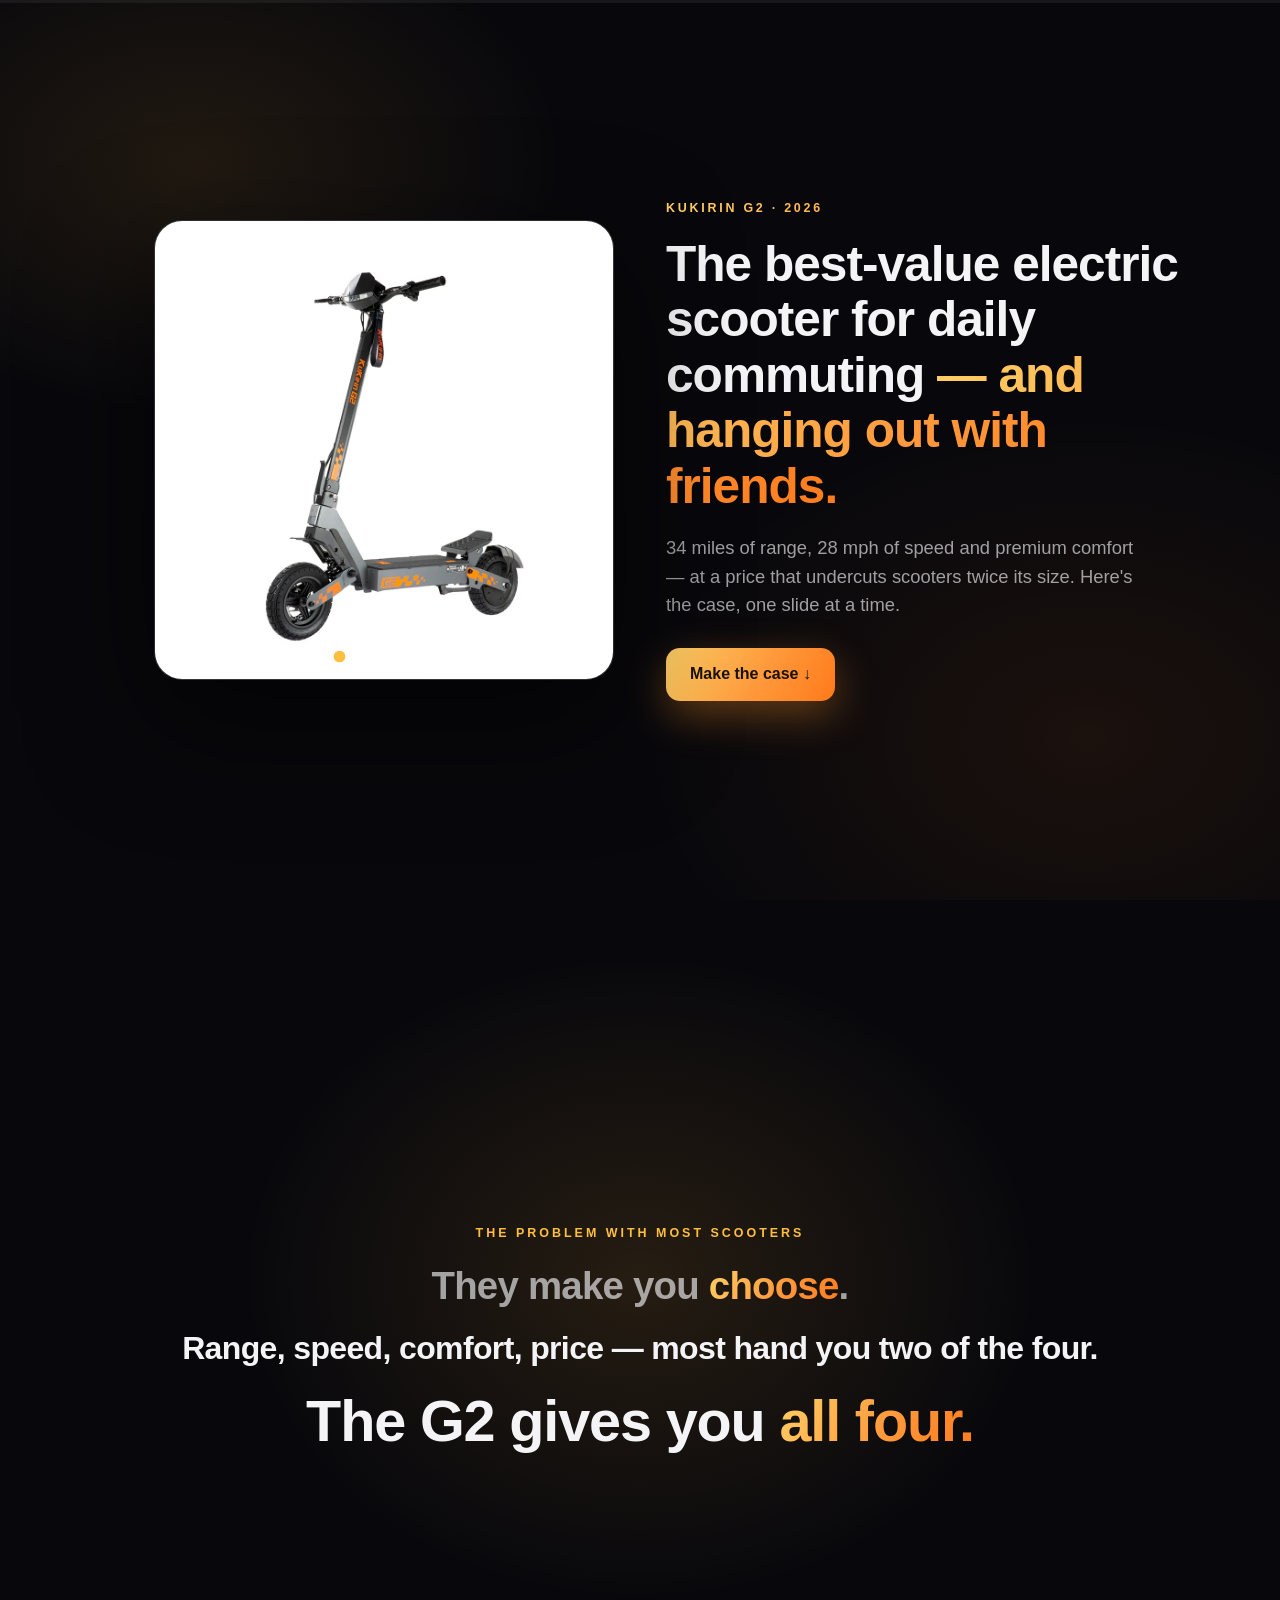
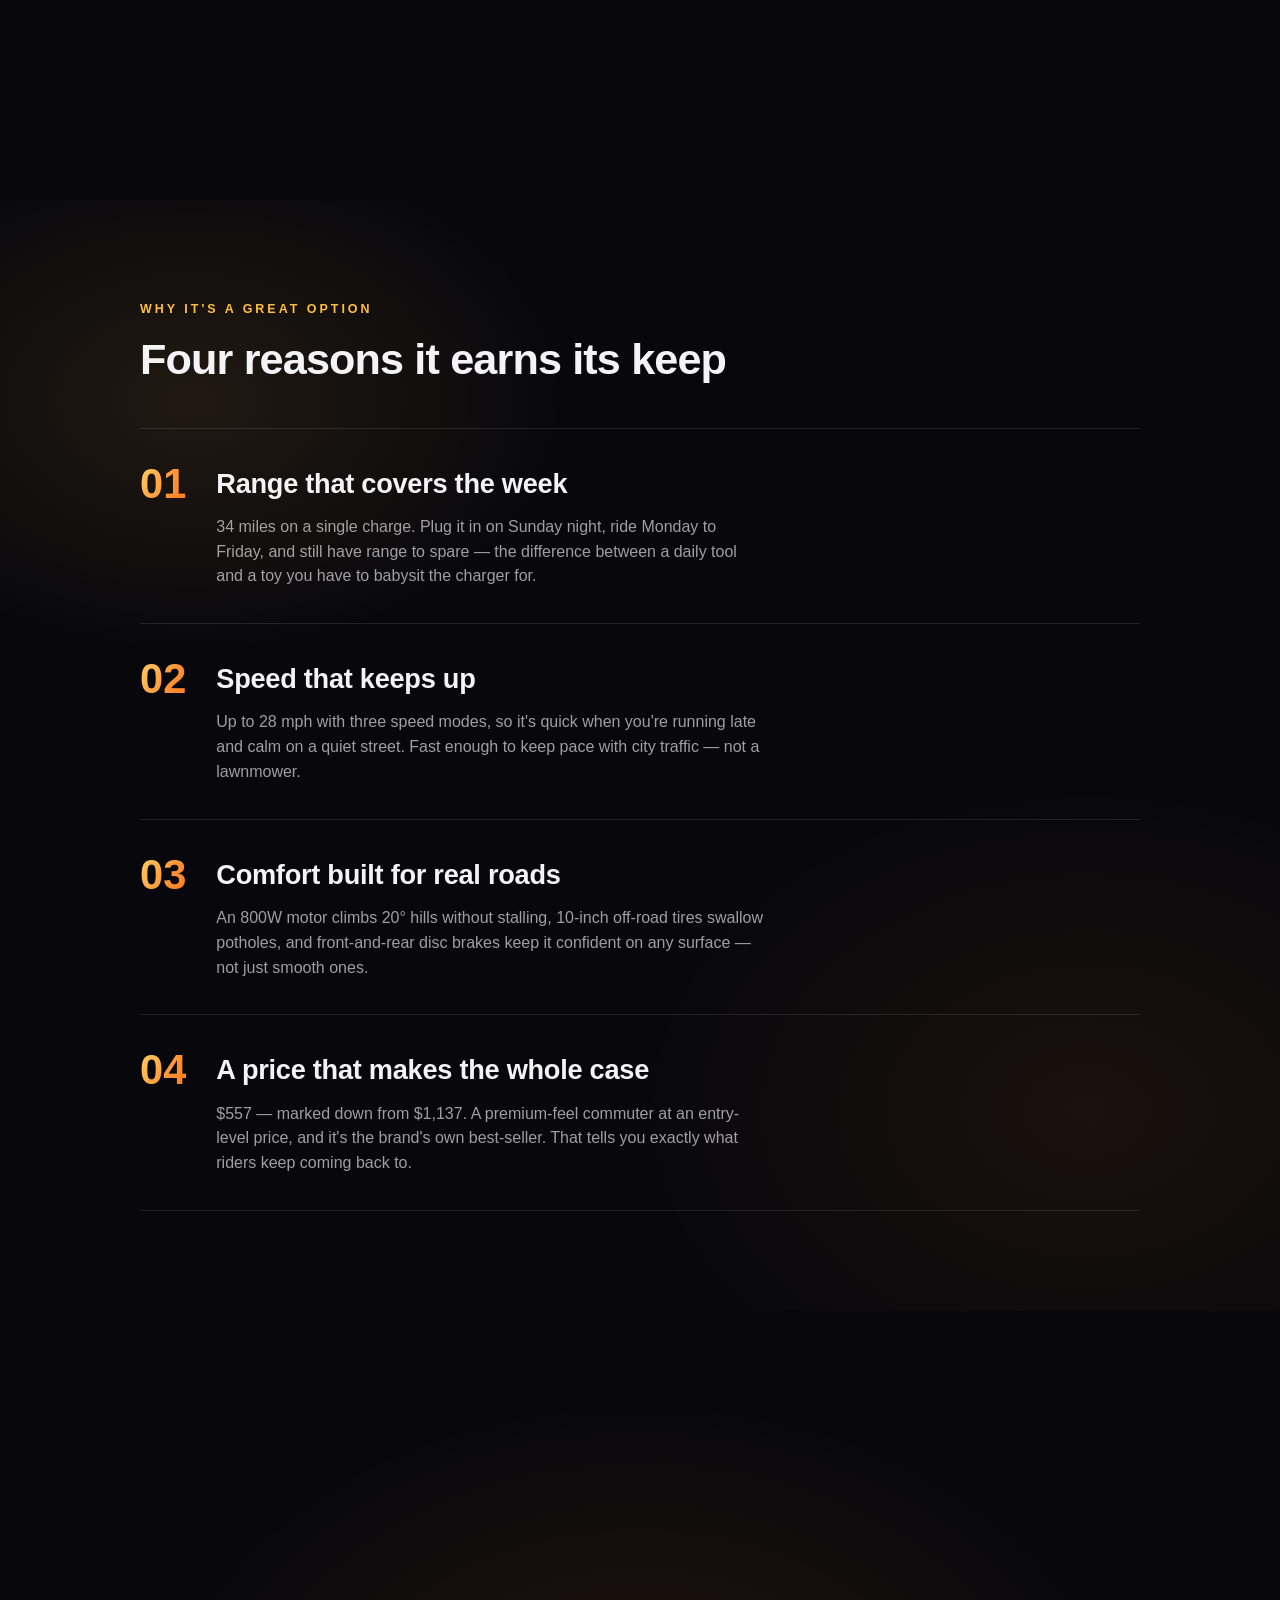
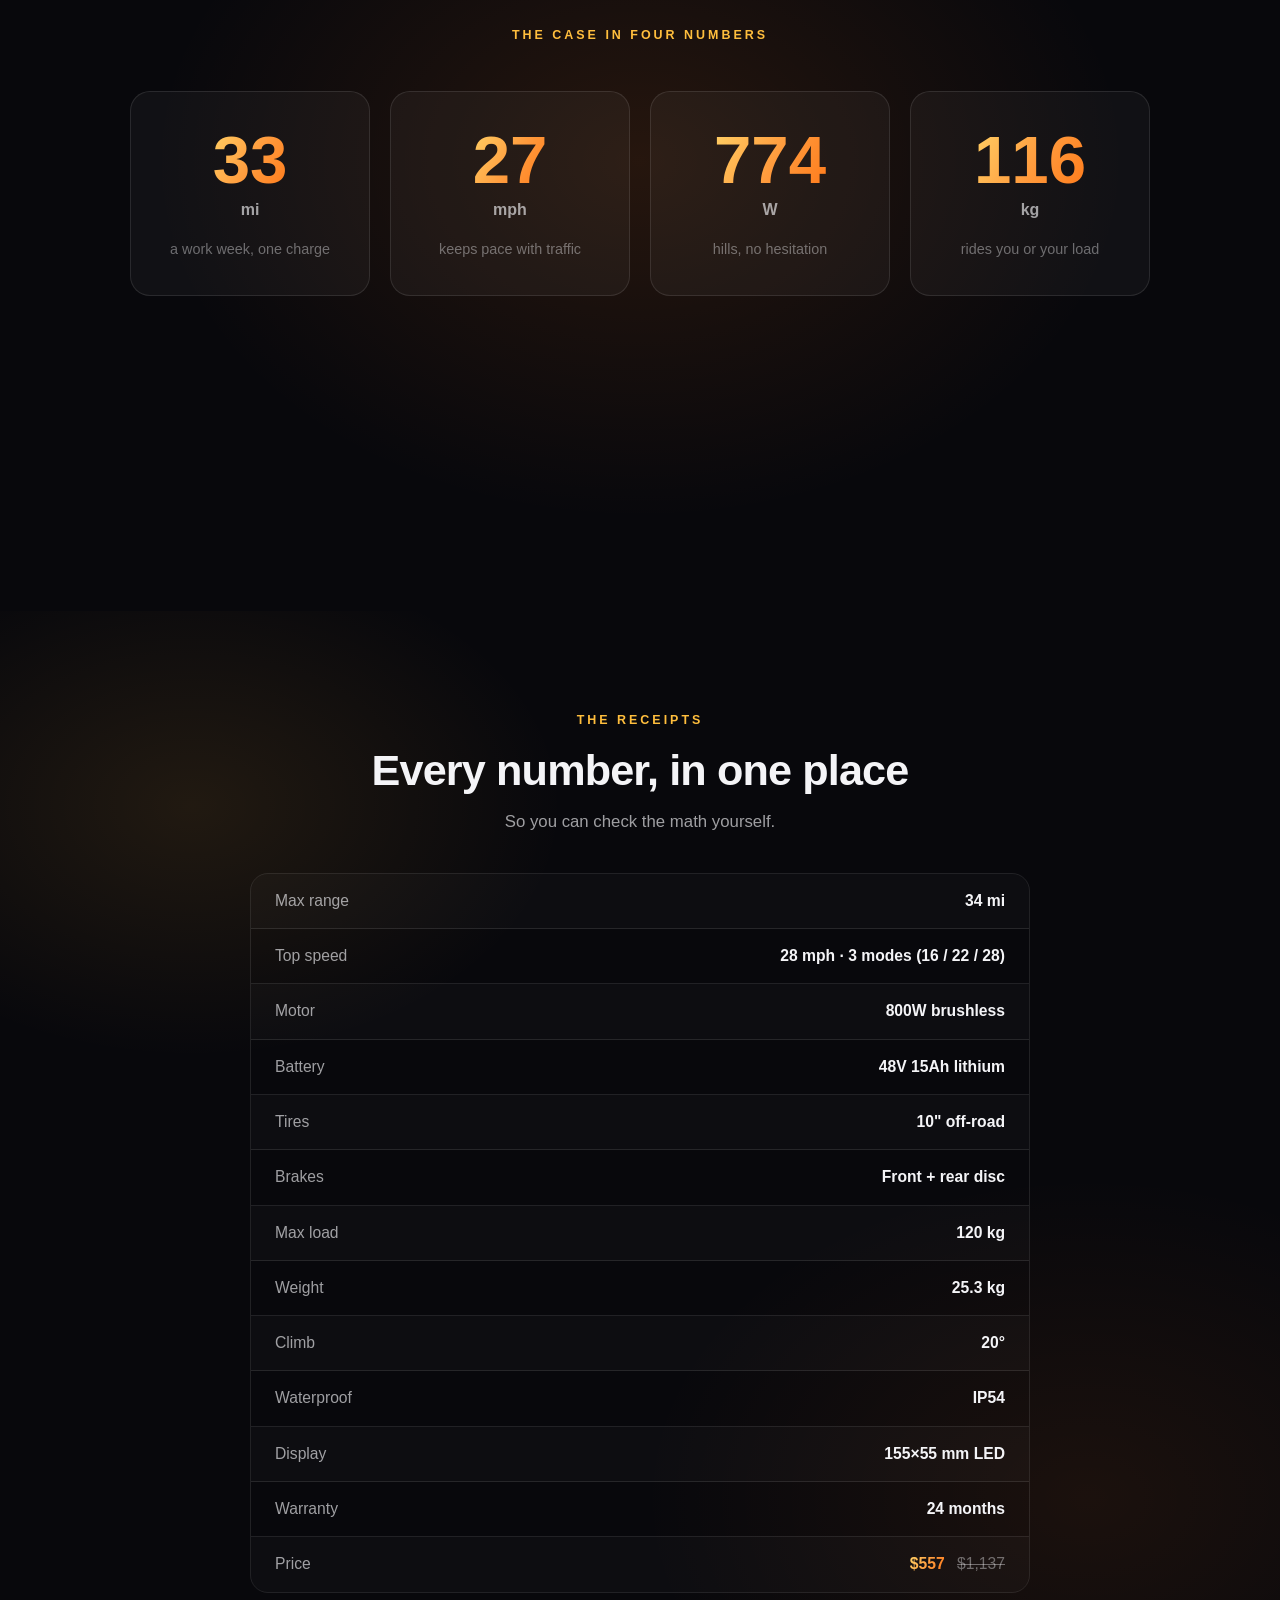
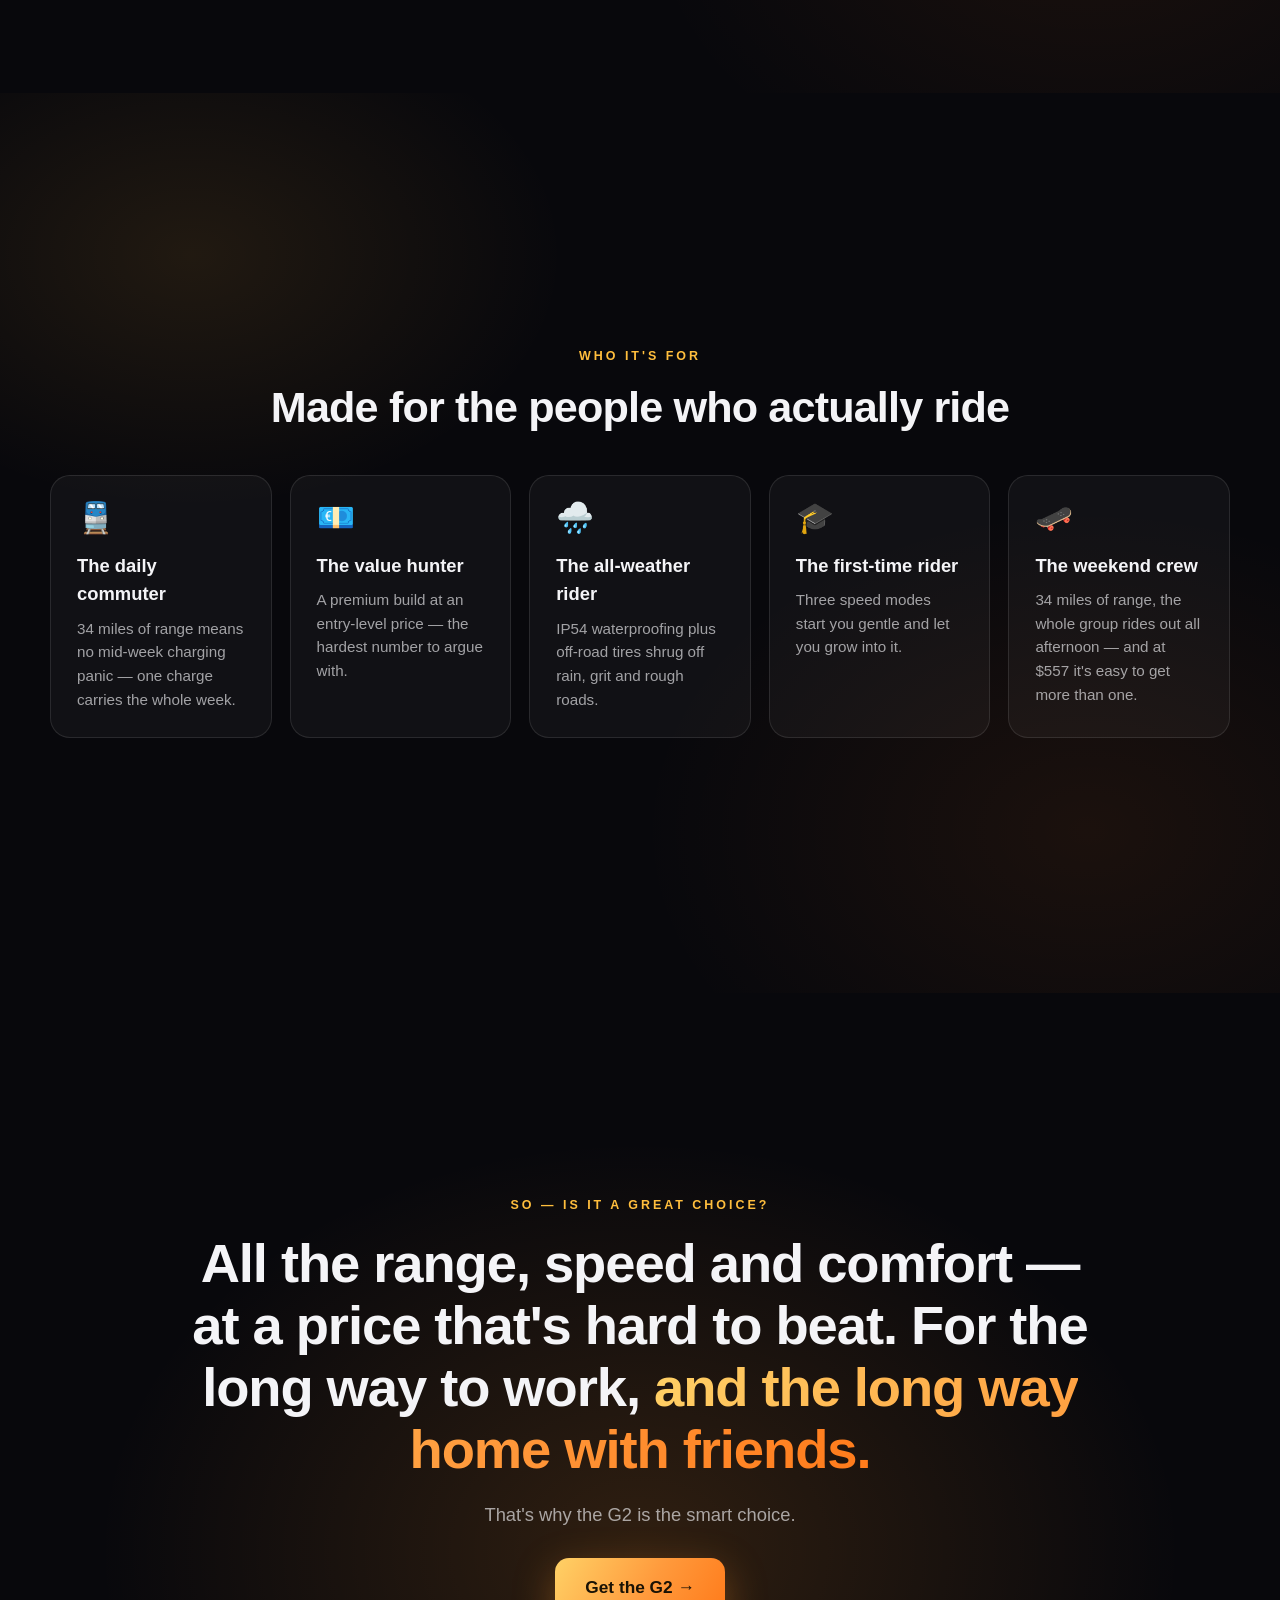
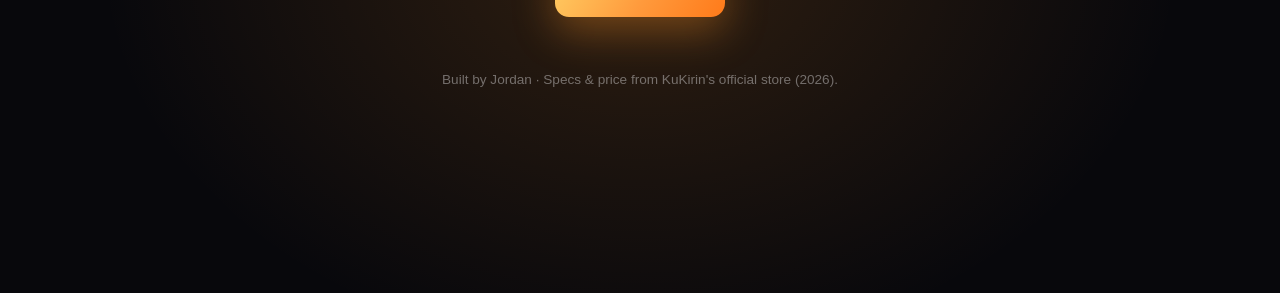
==== commit 2109d118: "Switch prices from EUR to USD (489 EUR → $557, 999 EUR → $1,137)" ====
--- a/scooter/index.html
+++ b/scooter/index.html
@@ -4,7 +4,7 @@
   <meta charset="utf-8">
   <meta name="viewport" content="width=device-width, initial-scale=1">
   <title>KuKirin G2 — the best-value electric scooter for commuting &amp; hanging out</title>
-  <meta name="description" content="Why the KuKirin G2 is the best-value electric scooter for daily commuting — and hanging out with friends. 34 miles range, 28 mph, 800W, €489.">
+  <meta name="description" content="Why the KuKirin G2 is the best-value electric scooter for daily commuting — and hanging out with friends. 34 miles range, 28 mph, 800W, $557.">
   <script>document.documentElement.classList.add('js');</script>
   <link rel="stylesheet" href="style.css">
 </head>
@@ -88,7 +88,7 @@
           <span class="reason-num">04</span>
           <div class="reason-body">
             <h3>A price that makes the whole case</h3>
-            <p>€489 — marked down from €999. A premium-feel commuter at an entry-level price, and it's the brand's own best-seller. That tells you exactly what riders keep coming back to.</p>
+            <p>$557 — marked down from $1,137. A premium-feel commuter at an entry-level price, and it's the brand's own best-seller. That tells you exactly what riders keep coming back to.</p>
           </div>
         </article>
       </div>
@@ -139,7 +139,7 @@
         <div class="spec"><dt>Waterproof</dt><dd>IP54</dd></div>
         <div class="spec"><dt>Display</dt><dd>155×55 mm LED</dd></div>
         <div class="spec"><dt>Warranty</dt><dd>24 months</dd></div>
-        <div class="spec spec-price"><dt>Price</dt><dd><span class="accent">€489</span> <s>€999</s></dd></div>
+        <div class="spec spec-price"><dt>Price</dt><dd><span class="accent">$557</span> <s>$1,137</s></dd></div>
       </dl>
     </div>
   </section>
@@ -173,7 +173,7 @@
         <article class="card" data-reveal style="--delay:.4s">
           <span class="card-icon">🛹</span>
           <h3>The weekend crew</h3>
-          <p>34 miles of range, the whole group rides out all afternoon — and at €489 it's easy to get more than one.</p>
+          <p>34 miles of range, the whole group rides out all afternoon — and at $557 it's easy to get more than one.</p>
         </article>
       </div>
     </div>
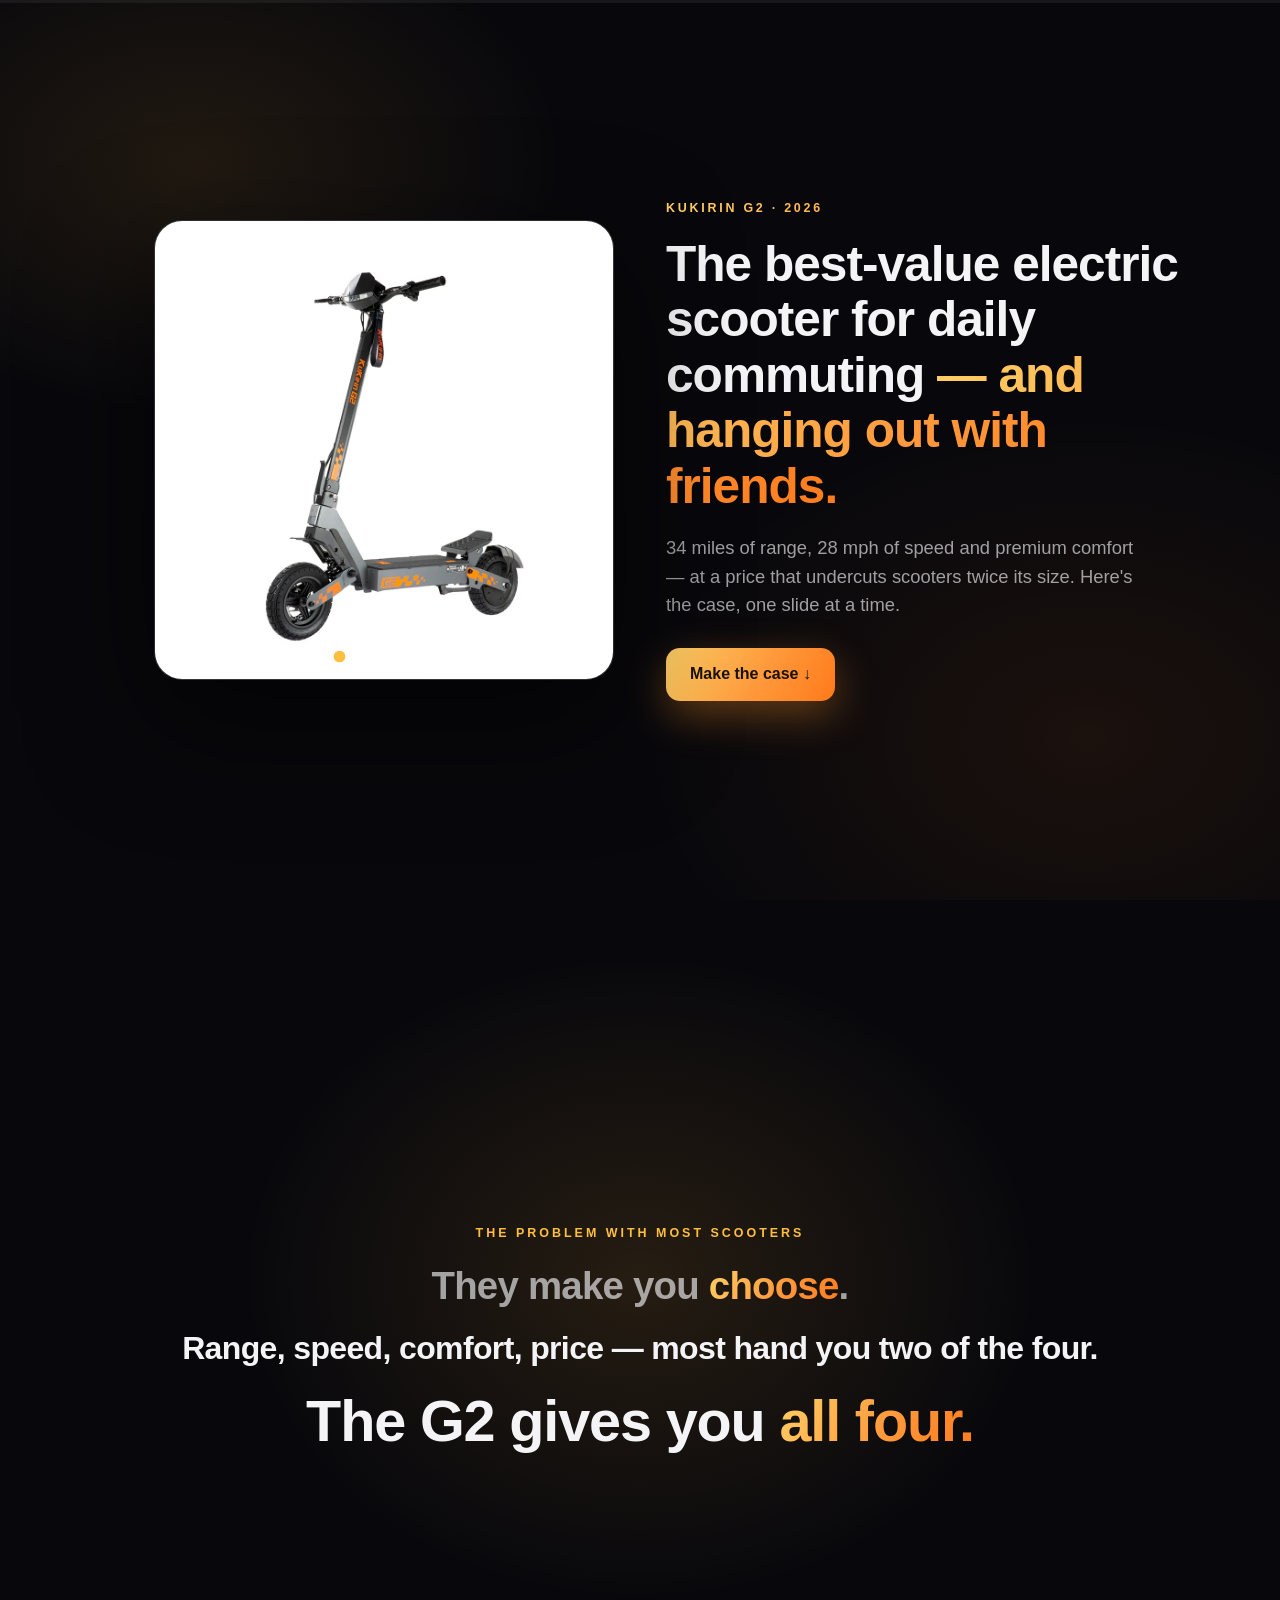
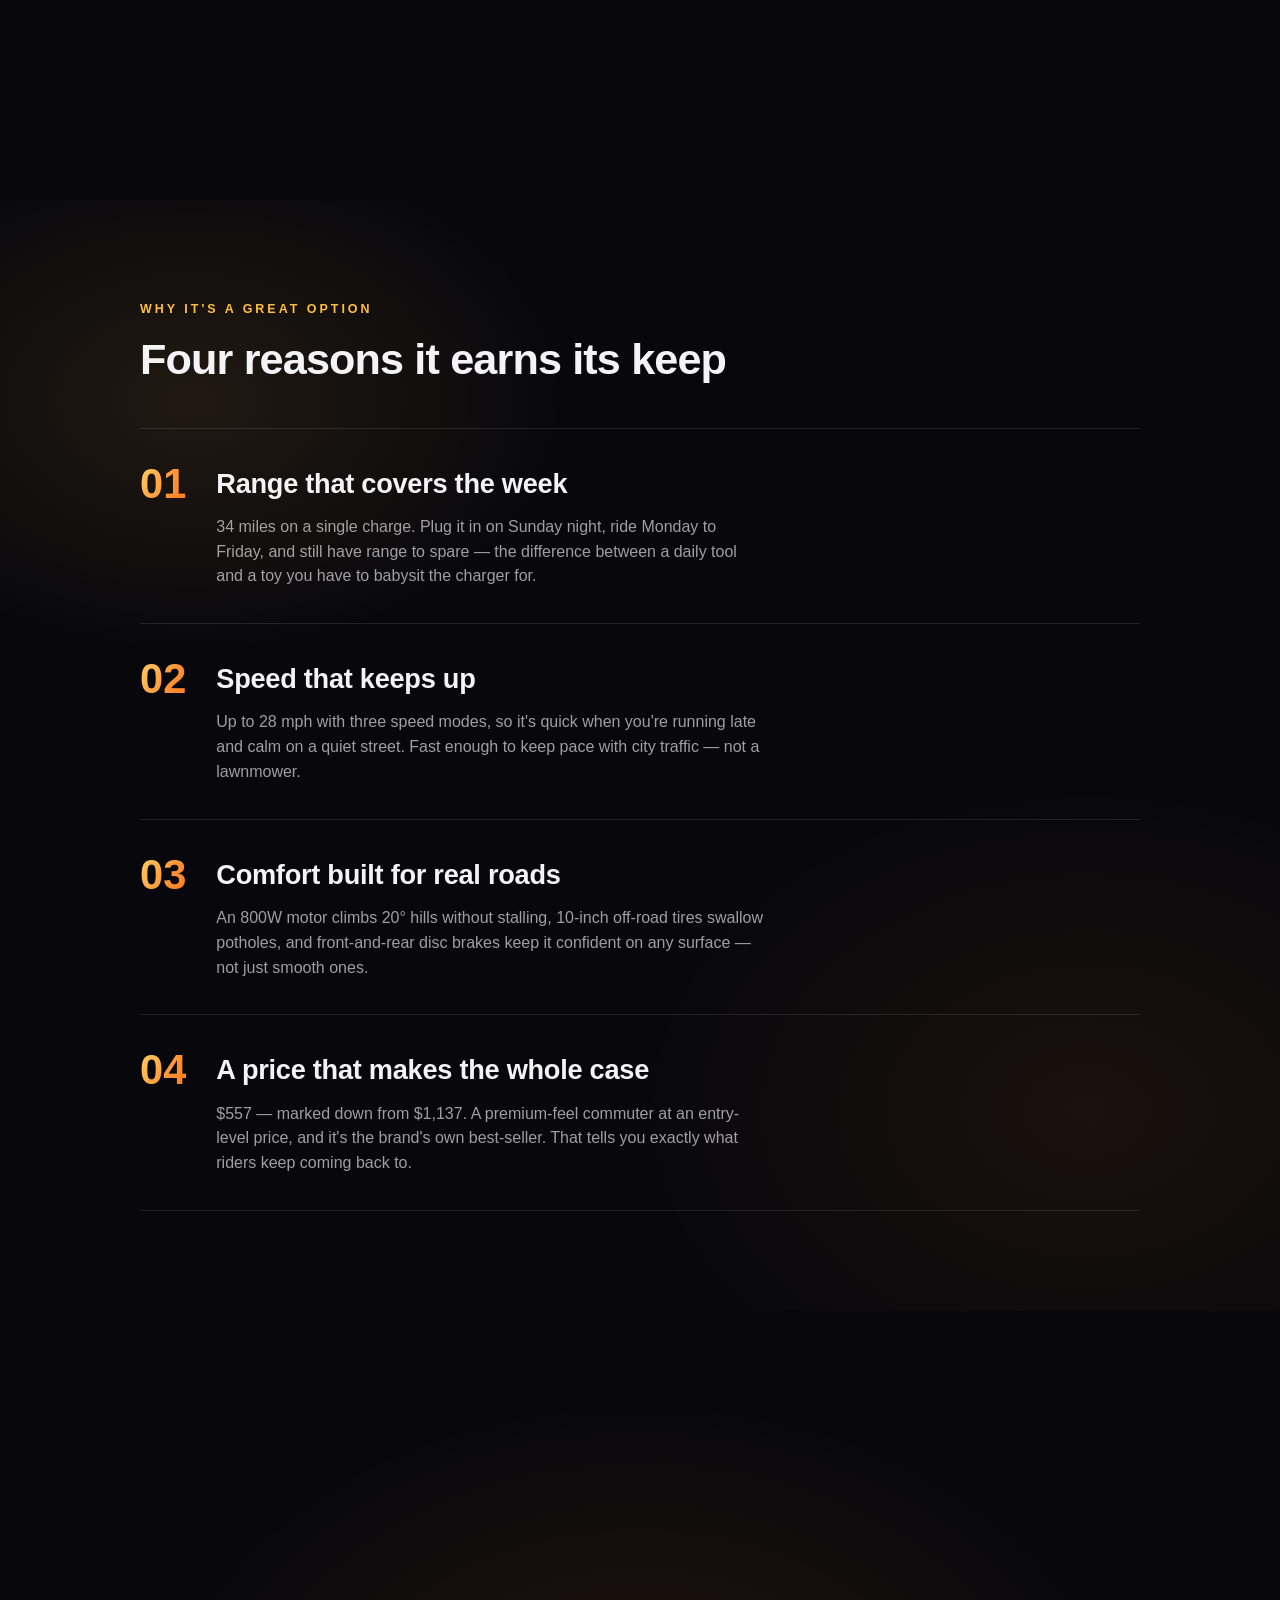
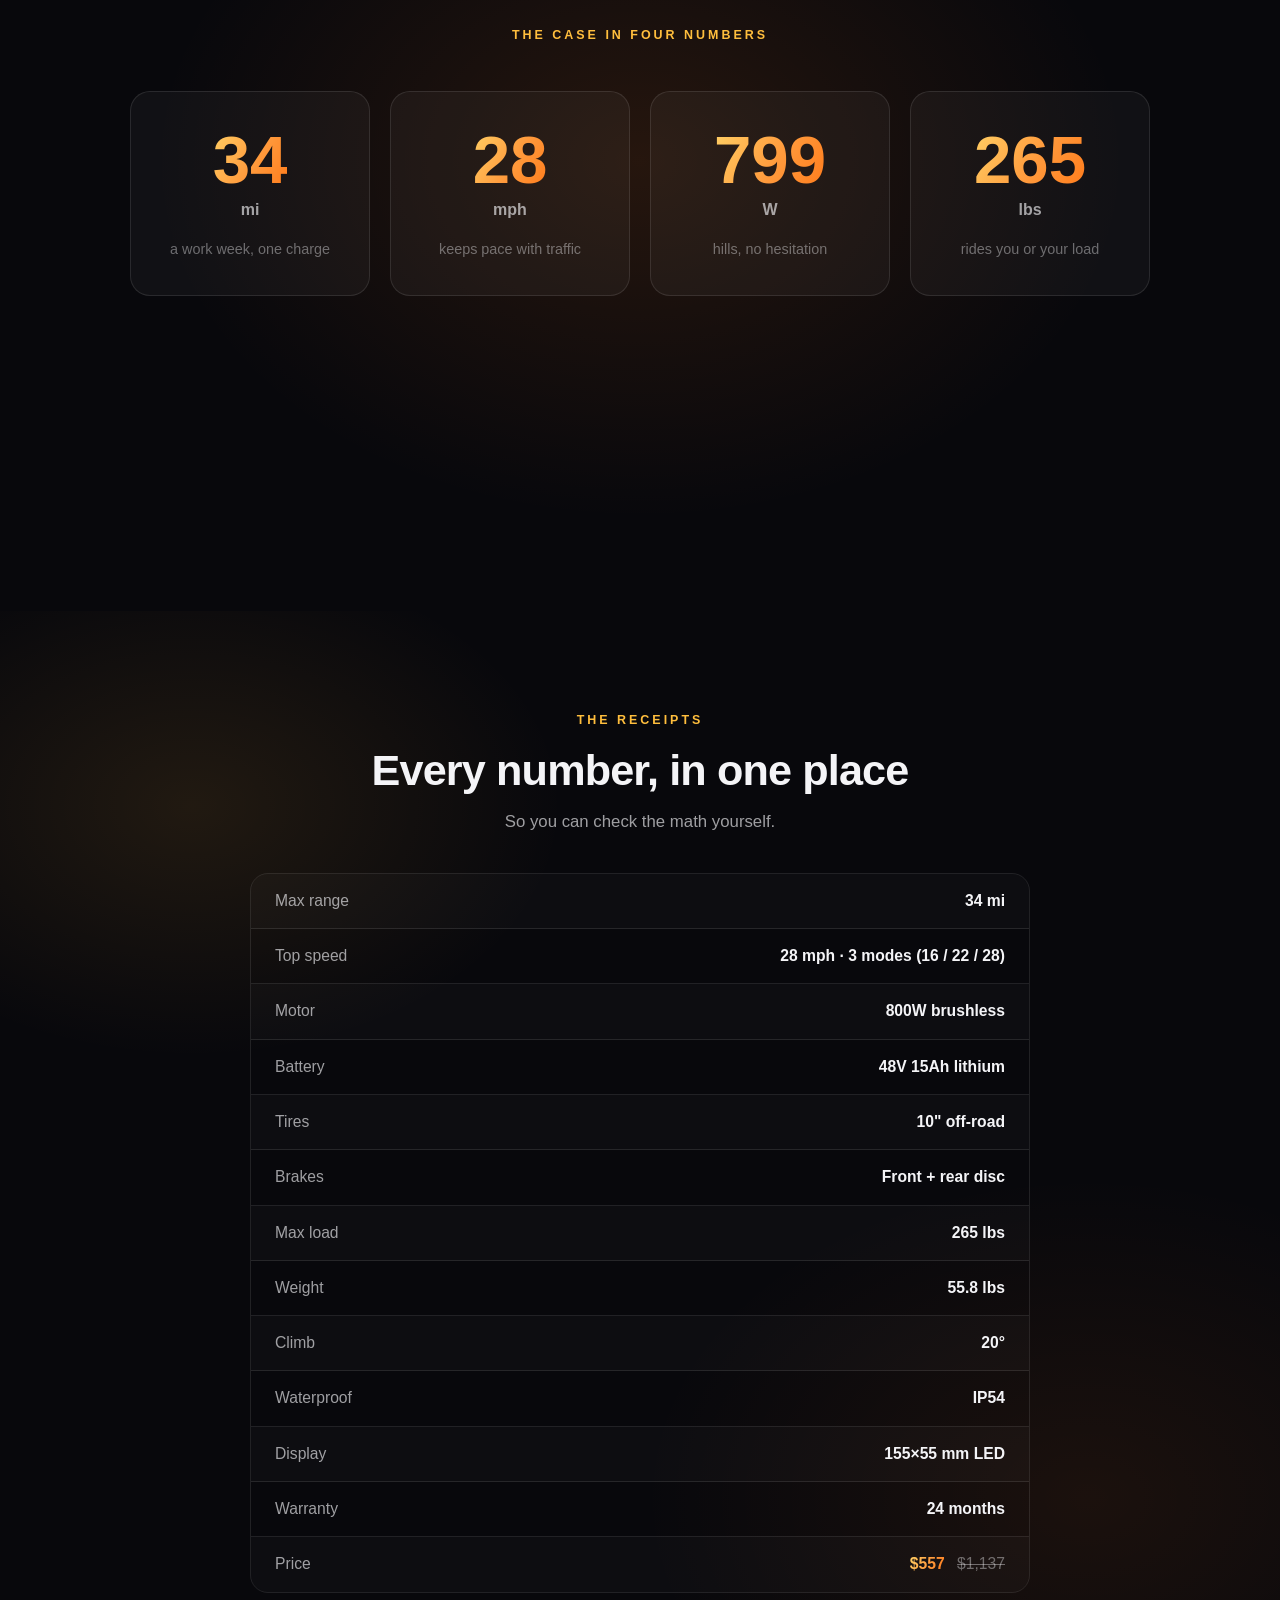
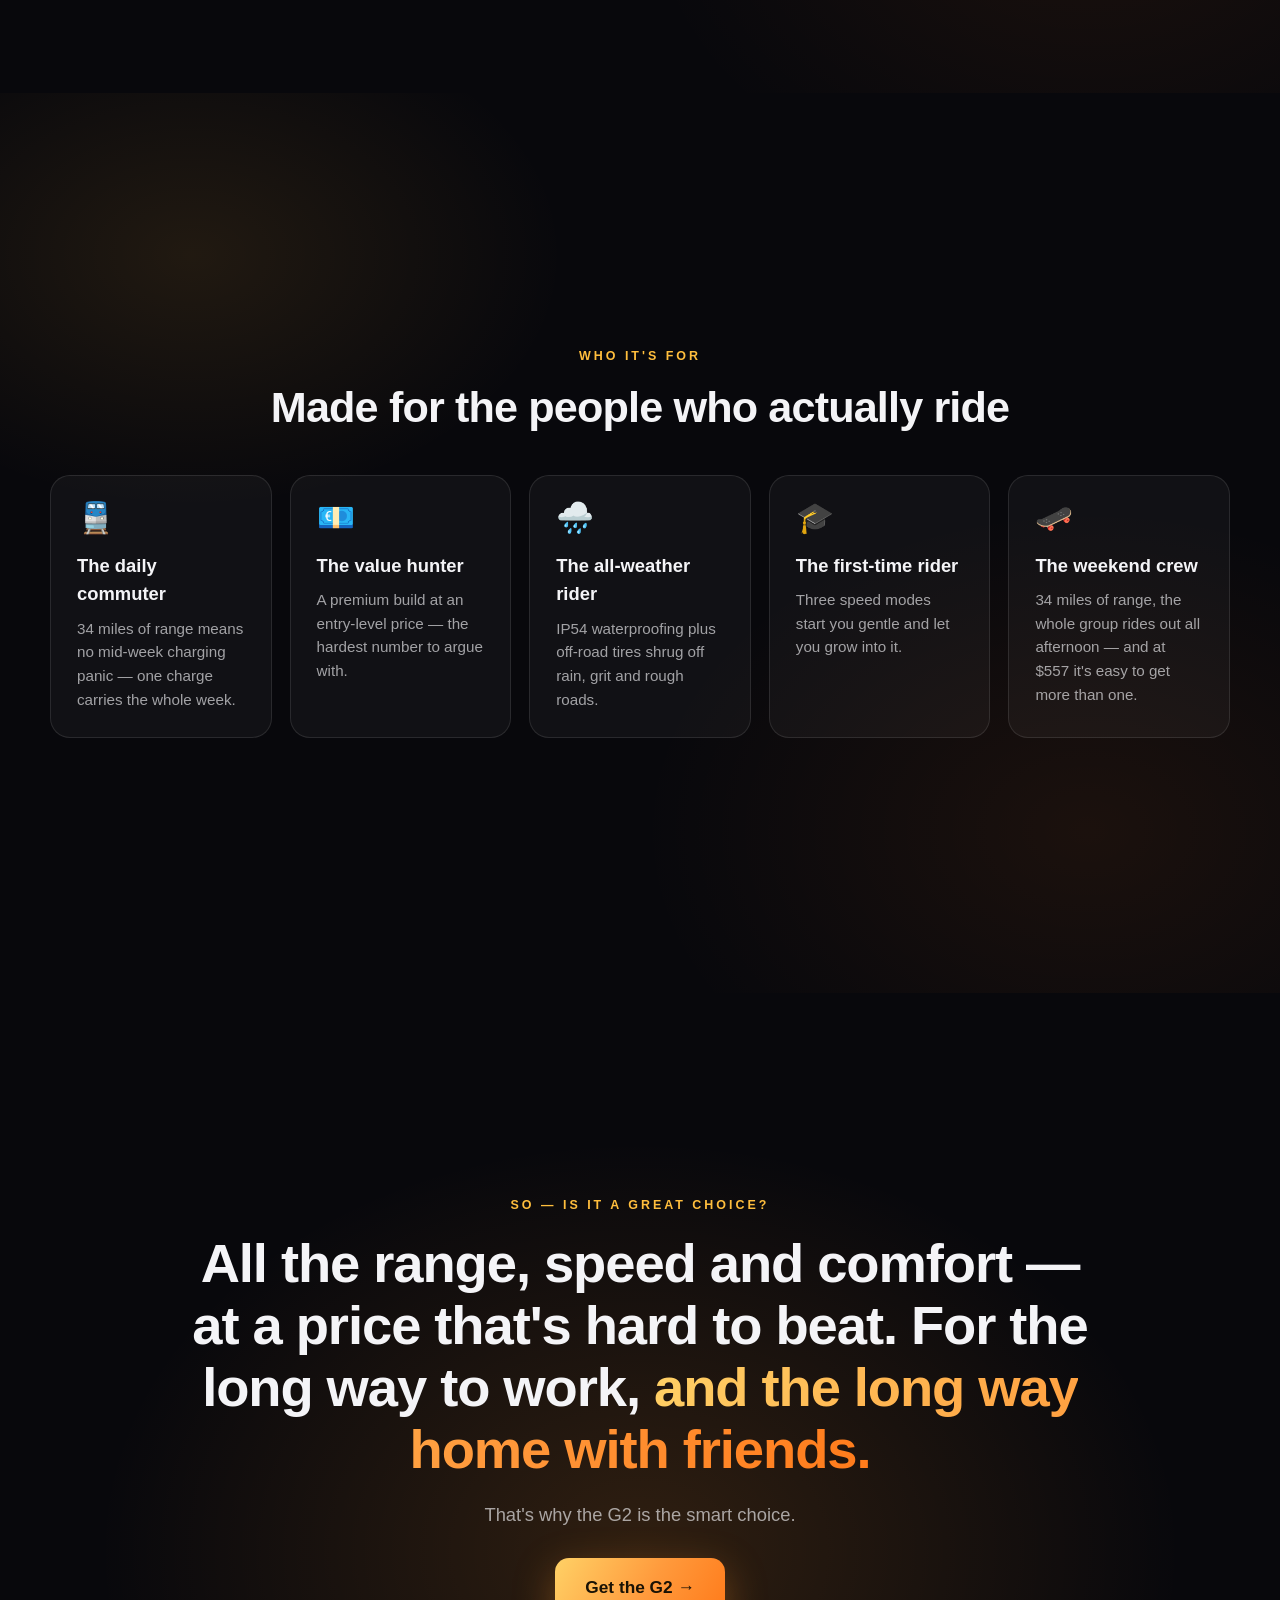
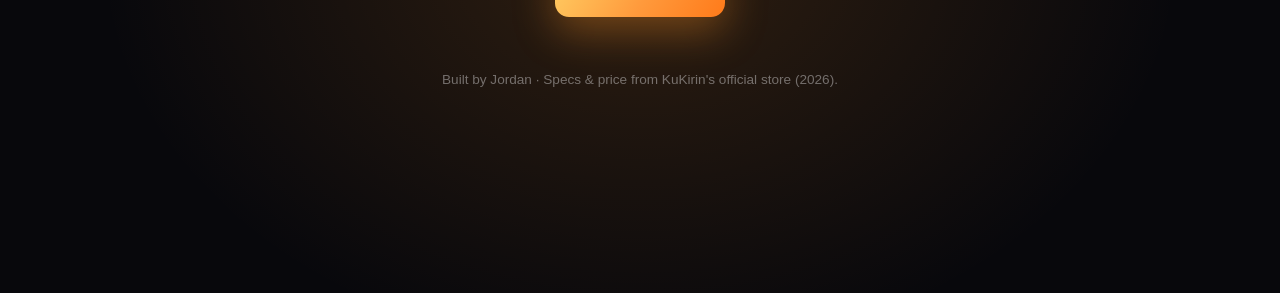
==== commit ec995ce9: "Switch weight units from kg to lbs (120 kg → 265 lbs, 25.3 kg → 55.8 lbs)" ====
--- a/scooter/index.html
+++ b/scooter/index.html
@@ -113,7 +113,7 @@
           <span class="number-cap">hills, no hesitation</span>
         </div>
         <div class="number" data-reveal style="--delay:.36s">
-          <span class="number-value" data-count="120">0</span><span class="number-unit">kg</span>
+          <span class="number-value" data-count="265">0</span><span class="number-unit">lbs</span>
           <span class="number-cap">rides you or your load</span>
         </div>
       </div>
@@ -133,8 +133,8 @@
         <div class="spec"><dt>Battery</dt><dd>48V 15Ah lithium</dd></div>
         <div class="spec"><dt>Tires</dt><dd>10" off-road</dd></div>
         <div class="spec"><dt>Brakes</dt><dd>Front + rear disc</dd></div>
-        <div class="spec"><dt>Max load</dt><dd>120 kg</dd></div>
-        <div class="spec"><dt>Weight</dt><dd>25.3 kg</dd></div>
+        <div class="spec"><dt>Max load</dt><dd>265 lbs</dd></div>
+        <div class="spec"><dt>Weight</dt><dd>55.8 lbs</dd></div>
         <div class="spec"><dt>Climb</dt><dd>20°</dd></div>
         <div class="spec"><dt>Waterproof</dt><dd>IP54</dd></div>
         <div class="spec"><dt>Display</dt><dd>155×55 mm LED</dd></div>
